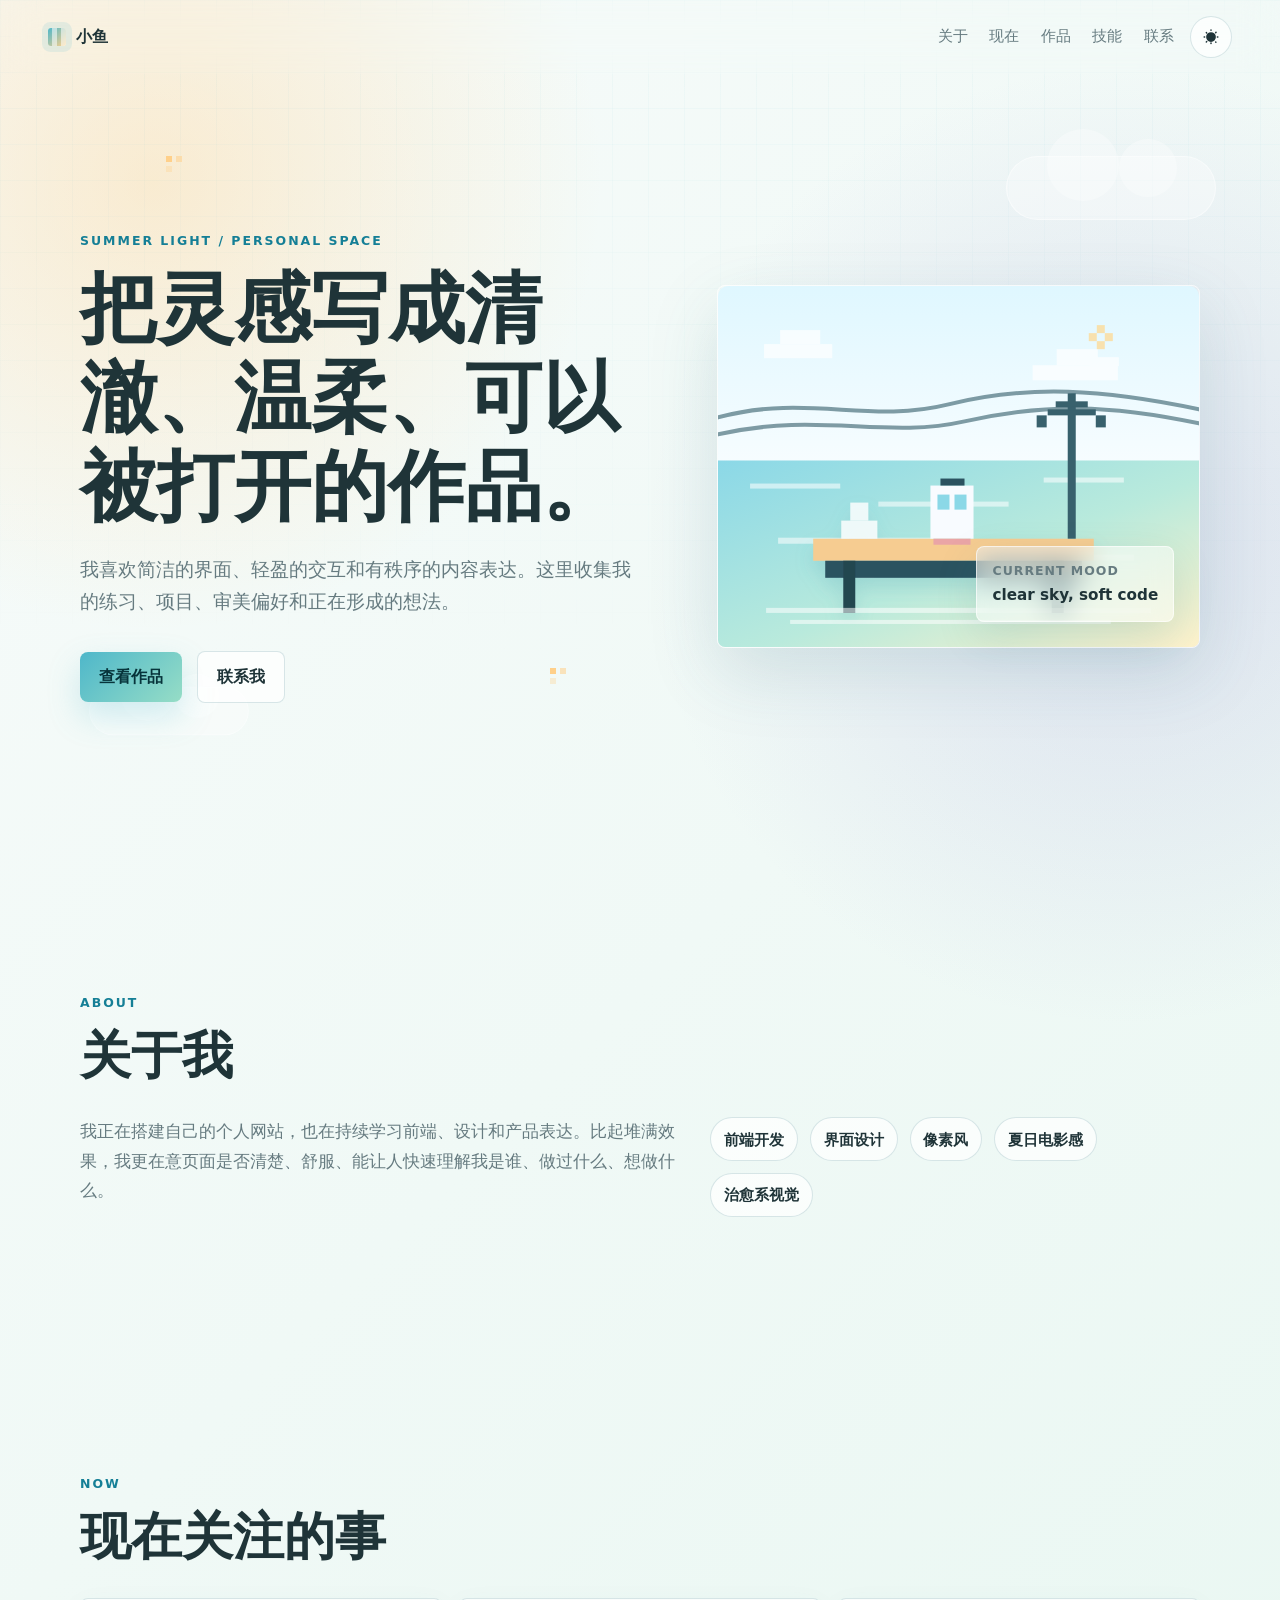
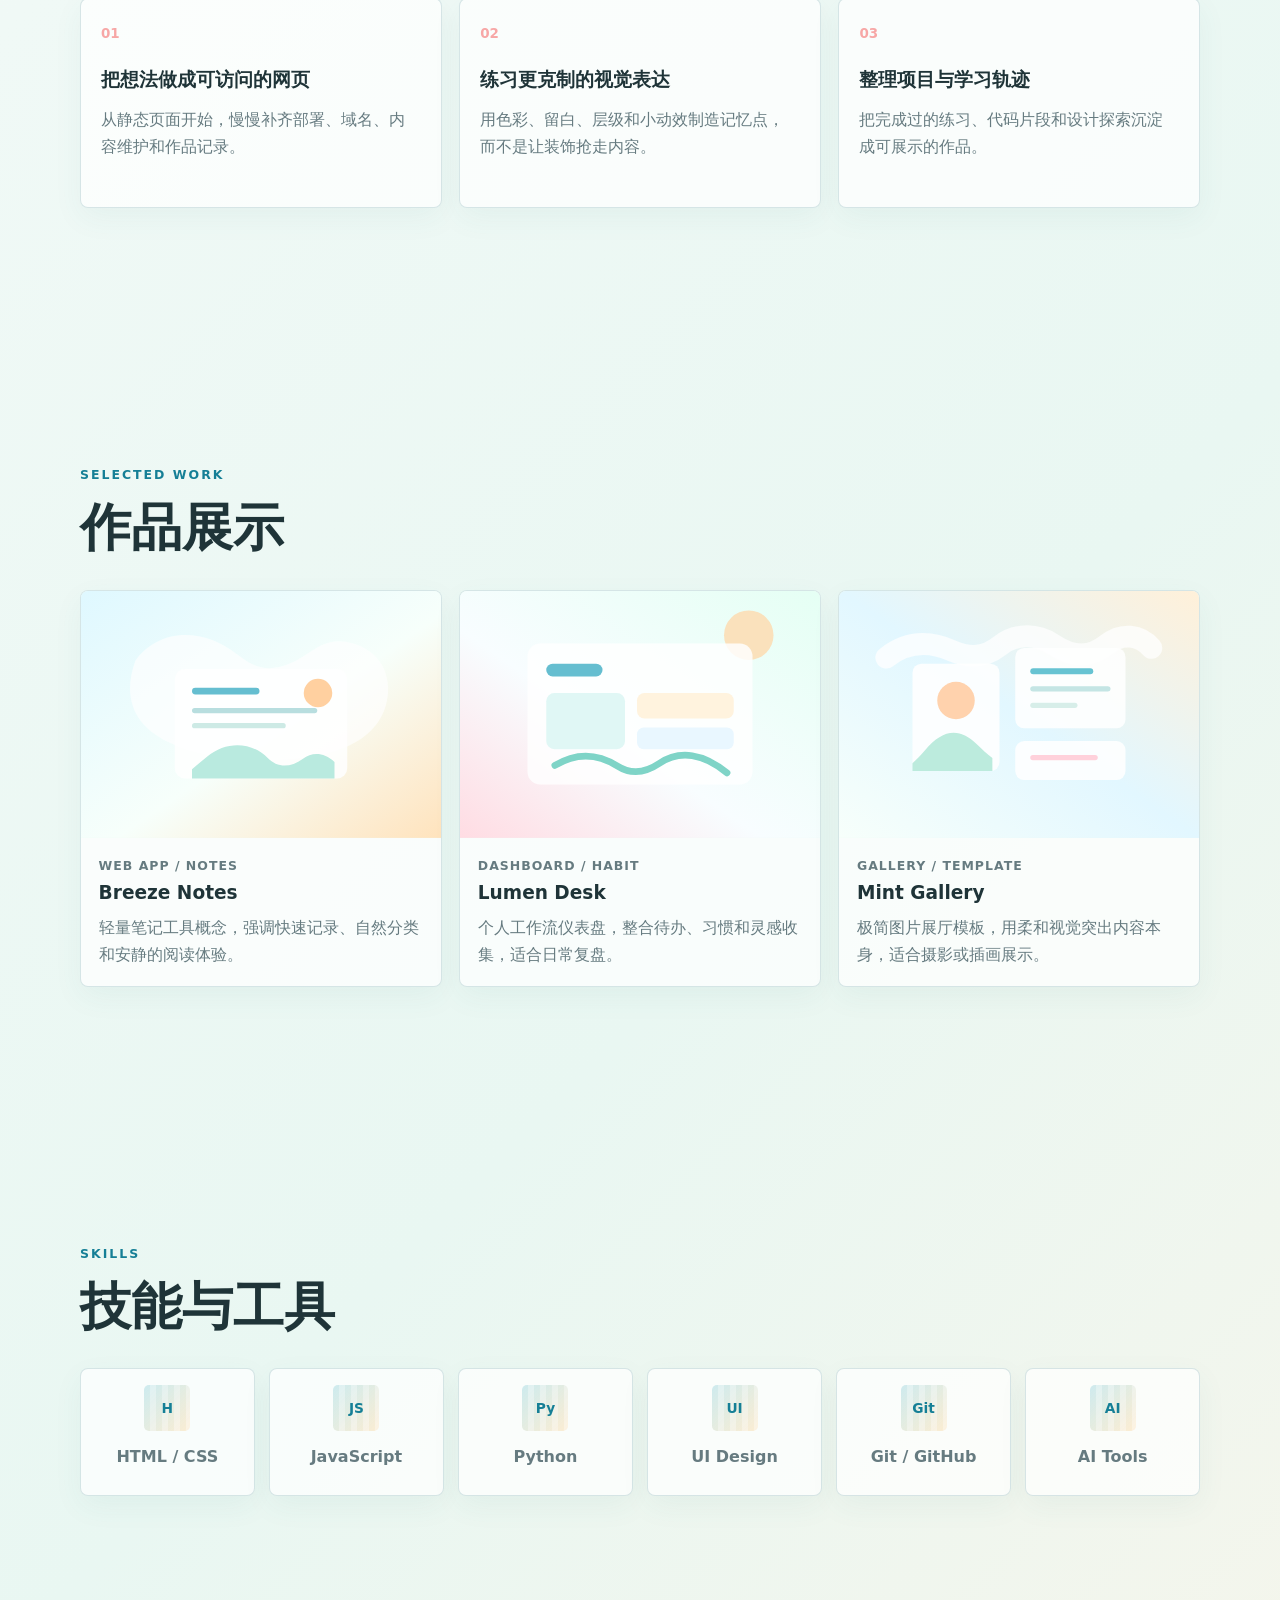
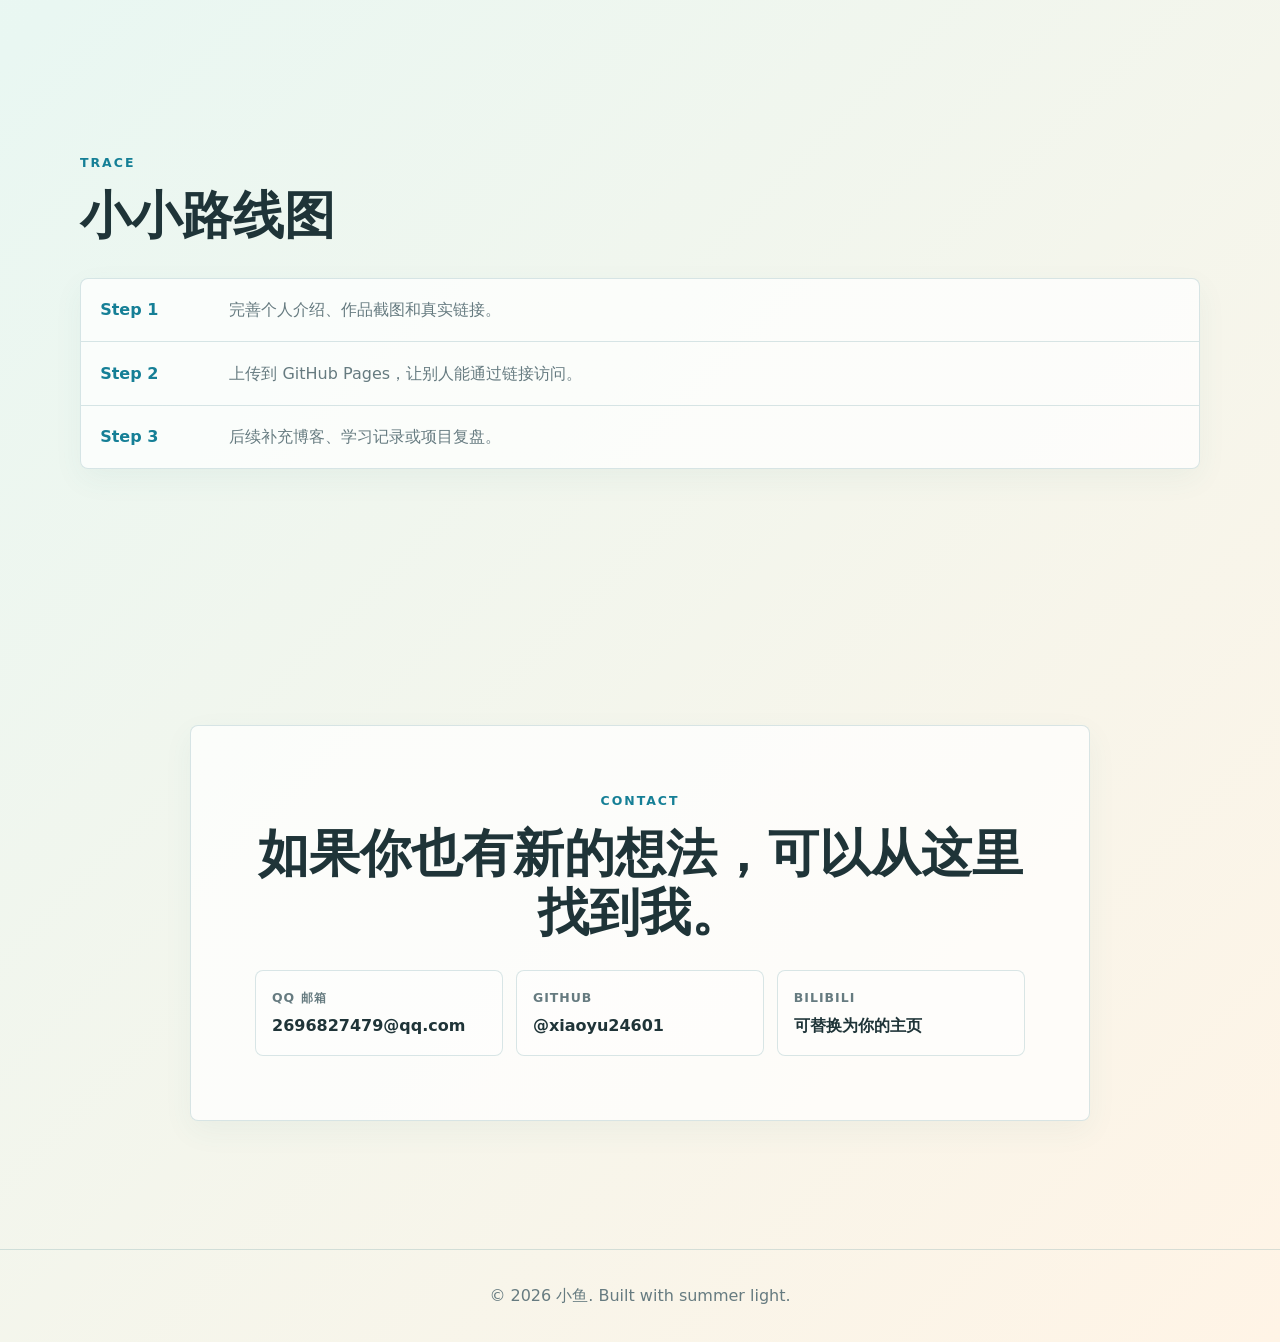
==== index.html @ ec94df15 "Initial portfolio site" ====
<!doctype html>
<html lang="zh-CN">
  <head>
    <meta charset="UTF-8" />
    <meta name="viewport" content="width=device-width, initial-scale=1.0" />
    <meta name="description" content="一个清爽、透明感、带有唯美像素夏日氛围的个人作品网站。" />
    <title>小鱼 | 夏日作品集</title>
    <link rel="preload" href="styles.css" as="style" />
    <link rel="stylesheet" href="styles.css" />
    <script src="script.js" defer></script>
  </head>
  <body>
    <div class="ambient-grid" aria-hidden="true"></div>

    <header class="site-header" data-header>
      <a class="brand" href="#hero" aria-label="返回首页">
        <span class="brand-mark" aria-hidden="true"></span>
        <span>小鱼</span>
      </a>

      <nav class="site-nav" aria-label="主导航">
        <button class="nav-toggle" type="button" aria-label="打开菜单" aria-expanded="false" data-nav-toggle>
          <span></span>
          <span></span>
          <span></span>
        </button>
        <div class="nav-links" data-nav-links>
          <a href="#about">关于</a>
          <a href="#now">现在</a>
          <a href="#work">作品</a>
          <a href="#skills">技能</a>
          <a href="#contact">联系</a>
        </div>
      </nav>

      <button class="theme-toggle" type="button" aria-label="切换深浅色模式" data-theme-toggle>
        <svg aria-hidden="true" viewBox="0 0 24 24">
          <path d="M12 18.5A6.5 6.5 0 1 0 12 5.5a6.5 6.5 0 0 0 0 13Zm0 3a1 1 0 0 1-1-1v-.6a1 1 0 1 1 2 0v.6a1 1 0 0 1-1 1Zm0-17.4a1 1 0 0 1-1-1v-.6a1 1 0 1 1 2 0v.6a1 1 0 0 1-1 1ZM3.5 13H2.9a1 1 0 0 1 0-2h.6a1 1 0 1 1 0 2Zm17.6 0h-.6a1 1 0 1 1 0-2h.6a1 1 0 1 1 0 2ZM5.7 19.7a1 1 0 0 1-.7-1.7l.4-.4A1 1 0 1 1 6.8 19l-.4.4a1 1 0 0 1-.7.3Zm12.5-12.5a1 1 0 0 1-.7-1.7l.4-.4a1 1 0 1 1 1.4 1.4l-.4.4a1 1 0 0 1-.7.3Zm.4 12.8a1 1 0 0 1-.7-.3l-.4-.4a1 1 0 0 1 1.4-1.4l.4.4a1 1 0 0 1-.7 1.7ZM6.1 7.5a1 1 0 0 1-.7-.3L5 6.8a1 1 0 0 1 1.4-1.4l.4.4a1 1 0 0 1-.7 1.7Z" />
        </svg>
      </button>
    </header>

    <main>
      <section class="hero section" id="hero">
        <div class="cloud cloud-one" aria-hidden="true"></div>
        <div class="cloud cloud-two" aria-hidden="true"></div>
        <div class="star-pixels" aria-hidden="true"><span></span><span></span><span></span><span></span></div>

        <div class="hero-inner">
          <div class="hero-copy-block reveal">
            <p class="eyebrow">Summer Light / Personal Space</p>
            <h1>把灵感写成清澈、温柔、可以被打开的作品。</h1>
            <p class="hero-copy">
              我喜欢简洁的界面、轻盈的交互和有秩序的内容表达。这里收集我的练习、项目、审美偏好和正在形成的想法。
            </p>
            <div class="hero-actions">
              <a class="button primary" href="#work">查看作品</a>
              <a class="button ghost" href="#contact">联系我</a>
            </div>
          </div>

          <div class="hero-art reveal" aria-label="像素风夏日插画">
            <img src="assets/summer-pixel-scene.svg" alt="透明感夏日天空、海面与小站台的像素风插画" />
            <div class="glass-note">
              <span>Current mood</span>
              <strong>clear sky, soft code</strong>
            </div>
          </div>
        </div>
      </section>

      <section class="section about" id="about">
        <div class="section-heading reveal">
          <p class="eyebrow">About</p>
          <h2>关于我</h2>
        </div>
        <div class="about-grid reveal">
          <p>
            我正在搭建自己的个人网站，也在持续学习前端、设计和产品表达。比起堆满效果，我更在意页面是否清楚、舒服、能让人快速理解我是谁、做过什么、想做什么。
          </p>
          <div class="tag-list" aria-label="兴趣关键词">
            <span>前端开发</span>
            <span>界面设计</span>
            <span>像素风</span>
            <span>夏日电影感</span>
            <span>治愈系视觉</span>
          </div>
        </div>
      </section>

      <section class="section now" id="now">
        <div class="section-heading reveal">
          <p class="eyebrow">Now</p>
          <h2>现在关注的事</h2>
        </div>
        <div class="now-grid">
          <article class="now-card reveal">
            <span class="card-index">01</span>
            <h3>把想法做成可访问的网页</h3>
            <p>从静态页面开始，慢慢补齐部署、域名、内容维护和作品记录。</p>
          </article>
          <article class="now-card reveal">
            <span class="card-index">02</span>
            <h3>练习更克制的视觉表达</h3>
            <p>用色彩、留白、层级和小动效制造记忆点，而不是让装饰抢走内容。</p>
          </article>
          <article class="now-card reveal">
            <span class="card-index">03</span>
            <h3>整理项目与学习轨迹</h3>
            <p>把完成过的练习、代码片段和设计探索沉淀成可展示的作品。</p>
          </article>
        </div>
      </section>

      <section class="section work" id="work">
        <div class="section-heading reveal">
          <p class="eyebrow">Selected Work</p>
          <h2>作品展示</h2>
        </div>
        <div class="project-grid">
          <article class="project-card reveal">
            <img src="assets/project-breeze.svg" alt="Breeze Notes 项目封面" loading="lazy" />
            <div>
              <p class="project-type">Web App / Notes</p>
              <h3>Breeze Notes</h3>
              <p>轻量笔记工具概念，强调快速记录、自然分类和安静的阅读体验。</p>
            </div>
          </article>
          <article class="project-card reveal">
            <img src="assets/project-lumen.svg" alt="Lumen Desk 项目封面" loading="lazy" />
            <div>
              <p class="project-type">Dashboard / Habit</p>
              <h3>Lumen Desk</h3>
              <p>个人工作流仪表盘，整合待办、习惯和灵感收集，适合日常复盘。</p>
            </div>
          </article>
          <article class="project-card reveal">
            <img src="assets/project-mint.svg" alt="Mint Gallery 项目封面" loading="lazy" />
            <div>
              <p class="project-type">Gallery / Template</p>
              <h3>Mint Gallery</h3>
              <p>极简图片展厅模板，用柔和视觉突出内容本身，适合摄影或插画展示。</p>
            </div>
          </article>
        </div>
      </section>

      <section class="section skills" id="skills">
        <div class="section-heading reveal">
          <p class="eyebrow">Skills</p>
          <h2>技能与工具</h2>
        </div>
        <div class="skill-grid">
          <div class="skill-item reveal"><span class="skill-icon">H</span><p>HTML / CSS</p></div>
          <div class="skill-item reveal"><span class="skill-icon">JS</span><p>JavaScript</p></div>
          <div class="skill-item reveal"><span class="skill-icon">Py</span><p>Python</p></div>
          <div class="skill-item reveal"><span class="skill-icon">UI</span><p>UI Design</p></div>
          <div class="skill-item reveal"><span class="skill-icon">Git</span><p>Git / GitHub</p></div>
          <div class="skill-item reveal"><span class="skill-icon">AI</span><p>AI Tools</p></div>
        </div>
      </section>

      <section class="section timeline" id="timeline">
        <div class="section-heading reveal">
          <p class="eyebrow">Trace</p>
          <h2>小小路线图</h2>
        </div>
        <ol class="timeline-list reveal">
          <li><time>Step 1</time><span>完善个人介绍、作品截图和真实链接。</span></li>
          <li><time>Step 2</time><span>上传到 GitHub Pages，让别人能通过链接访问。</span></li>
          <li><time>Step 3</time><span>后续补充博客、学习记录或项目复盘。</span></li>
        </ol>
      </section>

      <section class="section contact" id="contact">
        <div class="contact-panel reveal">
          <p class="eyebrow">Contact</p>
          <h2>如果你也有新的想法，可以从这里找到我。</h2>
          <div class="contact-list">
            <a class="contact-link" href="mailto:2696827479@qq.com"><span>QQ 邮箱</span><strong>2696827479@qq.com</strong></a>
            <a class="contact-link" href="https://github.com/xiaoyu24601" target="_blank" rel="noreferrer"><span>GitHub</span><strong>@xiaoyu24601</strong></a>
            <a class="contact-link" href="https://space.bilibili.com/" target="_blank" rel="noreferrer"><span>Bilibili</span><strong>可替换为你的主页</strong></a>
          </div>
        </div>
      </section>
    </main>

    <footer class="site-footer">
      <p>© <span data-year></span> 小鱼. Built with summer light.</p>
    </footer>
  </body>
</html>
---- styles.css ----
:root {
  color-scheme: light;
  --bg: #f7fbfa;
  --bg-soft: #e9f7f2;
  --surface: rgba(255, 255, 255, 0.72);
  --surface-strong: rgba(255, 255, 255, 0.9);
  --text: #1f3438;
  --muted: #667b80;
  --line: rgba(83, 141, 150, 0.22);
  --primary: #4eb7ca;
  --primary-deep: #157f96;
  --sun: #ffd08a;
  --coral: #f7a7a6;
  --shadow: 0 24px 70px rgba(48, 112, 122, 0.15);
  --radius: 8px;
  --header-height: 74px;
  font-family: Inter, "Noto Sans SC", "Microsoft YaHei", system-ui, sans-serif;
}

[data-theme="dark"] {
  color-scheme: dark;
  --bg: #102022;
  --bg-soft: #143236;
  --surface: rgba(22, 42, 46, 0.78);
  --surface-strong: rgba(27, 52, 57, 0.92);
  --text: #effbf8;
  --muted: #a9c8c5;
  --line: rgba(207, 239, 232, 0.18);
  --primary: #83deed;
  --primary-deep: #a7edf3;
  --sun: #f0c37f;
  --coral: #e89ba0;
  --shadow: 0 24px 70px rgba(0, 0, 0, 0.28);
}

* {
  box-sizing: border-box;
}

html {
  scroll-behavior: smooth;
}

body {
  margin: 0;
  min-width: 320px;
  background:
    radial-gradient(circle at 12% 4%, rgba(255, 208, 138, 0.36), transparent 28rem),
    radial-gradient(circle at 88% 12%, rgba(158, 155, 215, 0.26), transparent 30rem),
    linear-gradient(135deg, var(--bg) 0%, var(--bg-soft) 56%, #fff4e6 100%);
  color: var(--text);
  line-height: 1.7;
  transition: background-color 220ms ease, color 220ms ease;
}

body.nav-open {
  overflow: hidden;
}

a {
  color: inherit;
  text-decoration: none;
}

img,
svg {
  display: block;
}

.ambient-grid {
  position: fixed;
  inset: 0;
  z-index: -2;
  opacity: 0.22;
  pointer-events: none;
  background-image:
    linear-gradient(rgba(78, 183, 202, 0.2) 1px, transparent 1px),
    linear-gradient(90deg, rgba(78, 183, 202, 0.2) 1px, transparent 1px);
  background-size: 36px 36px;
  mask-image: linear-gradient(to bottom, black, transparent 76%);
}

.site-header {
  position: fixed;
  top: 0;
  left: 0;
  z-index: 20;
  display: flex;
  align-items: center;
  justify-content: space-between;
  width: 100%;
  height: var(--header-height);
  padding: 0 clamp(1rem, 4vw, 3rem);
  border-bottom: 1px solid transparent;
  backdrop-filter: blur(18px);
  transition: background 180ms ease, border-color 180ms ease;
}

.site-header.is-scrolled {
  background: color-mix(in srgb, var(--surface-strong), transparent 6%);
  border-color: var(--line);
}

.brand,
.nav-links,
.hero-actions {
  display: flex;
  align-items: center;
}

.brand {
  gap: 0.65rem;
  font-weight: 800;
}

.brand-mark {
  width: 18px;
  height: 18px;
  border-radius: 3px;
  background:
    linear-gradient(90deg, transparent 50%, rgba(255, 255, 255, 0.55) 50%) 0 0 / 9px 9px,
    linear-gradient(135deg, var(--primary), var(--sun));
  box-shadow: 0 0 0 6px rgba(78, 183, 202, 0.12);
  image-rendering: pixelated;
}

.site-nav {
  margin-left: auto;
}

.nav-links {
  gap: 1.35rem;
  color: var(--muted);
  font-size: 0.94rem;
}

.nav-links a {
  transition: color 160ms ease;
}

.nav-links a:hover {
  color: var(--primary-deep);
}

.nav-toggle,
.theme-toggle {
  border: 1px solid var(--line);
  background: var(--surface);
  color: var(--text);
  cursor: pointer;
}

.nav-toggle {
  display: none;
  width: 42px;
  height: 42px;
  padding: 0;
  border-radius: var(--radius);
}

.nav-toggle span {
  display: block;
  width: 18px;
  height: 2px;
  margin: 4px auto;
  border-radius: 99px;
  background: currentColor;
}

.theme-toggle {
  display: grid;
  place-items: center;
  width: 42px;
  height: 42px;
  margin-left: 1rem;
  border-radius: 50%;
}

.theme-toggle svg {
  width: 18px;
  height: 18px;
  fill: currentColor;
}

.section {
  position: relative;
  padding: clamp(5rem, 10vw, 8rem) clamp(1.2rem, 5vw, 4rem);
  scroll-margin-top: var(--header-height);
}

.hero {
  display: grid;
  min-height: 96vh;
  overflow: hidden;
  padding-top: calc(var(--header-height) + 3.5rem);
}

.hero-inner,
.section-heading,
.about-grid,
.now-grid,
.project-grid,
.skill-grid,
.timeline-list,
.contact-panel {
  width: min(1120px, 100%);
  margin: 0 auto;
}

.hero-inner {
  display: grid;
  grid-template-columns: minmax(0, 0.95fr) minmax(300px, 0.82fr);
  gap: clamp(2.5rem, 6vw, 5.5rem);
  align-items: center;
}

.hero-copy-block {
  max-width: 720px;
}

.eyebrow {
  margin: 0 0 0.8rem;
  color: var(--primary-deep);
  font-size: 0.78rem;
  font-weight: 900;
  letter-spacing: 0.16em;
  text-transform: uppercase;
}

h1,
h2,
h3,
p {
  overflow-wrap: anywhere;
}

h1,
h2,
h3 {
  margin: 0;
  line-height: 1.16;
}

h1 {
  max-width: 760px;
  font-size: clamp(2.55rem, 6vw, 5.45rem);
  font-weight: 900;
}

h2 {
  font-size: clamp(2rem, 4vw, 3.2rem);
}

h3 {
  font-size: 1.16rem;
}

.hero-copy {
  max-width: 620px;
  margin: 1.45rem 0 0;
  color: var(--muted);
  font-size: clamp(1rem, 2vw, 1.16rem);
}

.hero-actions {
  gap: 0.9rem;
  flex-wrap: wrap;
  margin-top: 2.1rem;
}

.button {
  display: inline-flex;
  align-items: center;
  justify-content: center;
  min-height: 46px;
  padding: 0.7rem 1.2rem;
  border-radius: var(--radius);
  font-weight: 800;
  transition: transform 160ms ease, box-shadow 160ms ease, border-color 160ms ease;
}

.button:hover {
  transform: translateY(-2px);
}

.button.primary {
  background: linear-gradient(135deg, var(--primary), #96ddc6);
  color: #07343b;
  box-shadow: 0 14px 32px rgba(78, 183, 202, 0.25);
}

.button.ghost {
  border: 1px solid var(--line);
  background: var(--surface);
}

.hero-art {
  position: relative;
  min-width: 0;
}

.hero-art img {
  width: 100%;
  border: 1px solid rgba(255, 255, 255, 0.64);
  border-radius: var(--radius);
  box-shadow: var(--shadow);
  image-rendering: pixelated;
}

.glass-note {
  position: absolute;
  right: clamp(0.8rem, 3vw, 1.6rem);
  bottom: clamp(0.8rem, 3vw, 1.6rem);
  padding: 0.8rem 0.95rem;
  border: 1px solid rgba(255, 255, 255, 0.62);
  border-radius: var(--radius);
  background: rgba(255, 255, 255, 0.48);
  backdrop-filter: blur(14px);
  box-shadow: 0 14px 40px rgba(52, 117, 126, 0.16);
}

.glass-note span,
.project-type,
.contact-link span {
  display: block;
  color: var(--muted);
  font-size: 0.78rem;
  font-weight: 800;
  letter-spacing: 0.08em;
  text-transform: uppercase;
}

.glass-note strong {
  display: block;
  margin-top: 0.1rem;
  font-size: 0.95rem;
}

.cloud {
  position: absolute;
  width: 210px;
  height: 64px;
  border: 1px solid rgba(255, 255, 255, 0.66);
  border-radius: 999px;
  background: rgba(255, 255, 255, 0.42);
  filter: blur(0.2px);
  opacity: 0.78;
  animation: floatCloud 10s ease-in-out infinite;
}

.cloud::before,
.cloud::after {
  position: absolute;
  content: "";
  border-radius: 50%;
  background: inherit;
}

.cloud::before {
  top: -28px;
  left: 40px;
  width: 72px;
  height: 72px;
}

.cloud::after {
  top: -18px;
  right: 38px;
  width: 58px;
  height: 58px;
}

.cloud-one {
  top: 18%;
  right: 5%;
}

.cloud-two {
  bottom: 14%;
  left: 5%;
  transform: scale(0.76);
  animation-delay: -4s;
}

.star-pixels span {
  position: absolute;
  width: 6px;
  height: 6px;
  background: var(--sun);
  box-shadow: 10px 0 0 rgba(255, 208, 138, 0.55), 0 10px 0 rgba(255, 208, 138, 0.32);
  animation: twinkle 2.4s ease-in-out infinite;
}

.star-pixels span:nth-child(1) {
  top: 18%;
  left: 13%;
}

.star-pixels span:nth-child(2) {
  top: 38%;
  right: 17%;
  animation-delay: -0.7s;
}

.star-pixels span:nth-child(3) {
  bottom: 22%;
  left: 43%;
  animation-delay: -1.1s;
}

.star-pixels span:nth-child(4) {
  top: 70%;
  right: 8%;
  animation-delay: -1.6s;
}

.section-heading {
  margin-bottom: 2rem;
}

.about-grid {
  display: grid;
  grid-template-columns: minmax(0, 1.1fr) minmax(260px, 0.9fr);
  gap: 2rem;
  align-items: start;
}

.about-grid p {
  margin: 0;
  color: var(--muted);
  font-size: 1.08rem;
}

.tag-list {
  display: flex;
  flex-wrap: wrap;
  gap: 0.75rem;
}

.tag-list span {
  padding: 0.52rem 0.8rem;
  border: 1px solid var(--line);
  border-radius: 999px;
  background: var(--surface);
  font-size: 0.92rem;
  font-weight: 700;
}

.now-grid,
.project-grid {
  display: grid;
  grid-template-columns: repeat(3, minmax(0, 1fr));
  gap: 1.1rem;
}

.now-card,
.project-card,
.skill-item,
.contact-panel,
.timeline-list {
  border: 1px solid var(--line);
  border-radius: var(--radius);
  background: var(--surface);
  box-shadow: 0 10px 30px rgba(52, 117, 126, 0.06);
}

.now-card {
  min-height: 210px;
  padding: 1.25rem;
}

.card-index {
  color: var(--coral);
  font-size: 0.84rem;
  font-weight: 900;
}

.now-card h3 {
  margin-top: 1.4rem;
}

.now-card p,
.project-card p {
  color: var(--muted);
}

.project-card {
  overflow: hidden;
  transition: transform 180ms ease, box-shadow 180ms ease;
}

.project-card:hover {
  transform: translateY(-6px);
  box-shadow: var(--shadow);
}

.project-card img {
  width: 100%;
  aspect-ratio: 16 / 11;
  object-fit: cover;
  background: var(--bg-soft);
}

.project-card div {
  padding: 1.1rem;
}

.project-card h3 {
  margin-top: 0.35rem;
}

.project-card p {
  margin: 0.65rem 0 0;
}

.project-card .project-type {
  margin: 0;
}

.skill-grid {
  display: grid;
  grid-template-columns: repeat(6, minmax(0, 1fr));
  gap: 0.9rem;
}

.skill-item {
  min-height: 128px;
  padding: 1rem;
  text-align: center;
}

.skill-icon {
  display: grid;
  place-items: center;
  width: 46px;
  height: 46px;
  margin: 0 auto 0.75rem;
  border-radius: 5px;
  background:
    linear-gradient(90deg, transparent 50%, rgba(255, 255, 255, 0.32) 50%) 0 0 / 12px 12px,
    linear-gradient(135deg, rgba(78, 183, 202, 0.26), rgba(255, 208, 138, 0.36));
  color: var(--primary-deep);
  font-size: 0.86rem;
  font-weight: 900;
}

.skill-item p {
  margin: 0;
  color: var(--muted);
  font-weight: 800;
}

.timeline-list {
  display: grid;
  gap: 0;
  padding: 0;
  list-style: none;
  overflow: hidden;
}

.timeline-list li {
  display: grid;
  grid-template-columns: 110px minmax(0, 1fr);
  gap: 1.2rem;
  padding: 1.1rem 1.2rem;
  border-bottom: 1px solid var(--line);
}

.timeline-list li:last-child {
  border-bottom: 0;
}

.timeline-list time {
  color: var(--primary-deep);
  font-weight: 900;
}

.timeline-list span {
  color: var(--muted);
}

.contact-panel {
  max-width: 900px;
  padding: clamp(2rem, 6vw, 4rem);
  text-align: center;
}

.contact-list {
  display: grid;
  grid-template-columns: repeat(3, minmax(0, 1fr));
  gap: 0.8rem;
  margin-top: 1.7rem;
}

.contact-link {
  min-width: 0;
  padding: 1rem;
  border: 1px solid var(--line);
  border-radius: var(--radius);
  background: rgba(255, 255, 255, 0.36);
  text-align: left;
  transition: transform 160ms ease, background 160ms ease, border-color 160ms ease;
}

.contact-link:hover {
  transform: translateY(-3px);
  border-color: rgba(78, 183, 202, 0.48);
  background: rgba(78, 183, 202, 0.12);
}

.contact-link strong {
  display: block;
  margin-top: 0.25rem;
  overflow-wrap: anywhere;
  font-size: 1rem;
}

.site-footer {
  padding: 2rem 1rem;
  color: var(--muted);
  text-align: center;
  border-top: 1px solid var(--line);
}

.site-footer p {
  margin: 0;
}

.reveal {
  opacity: 0;
  transform: translateY(18px);
  transition: opacity 600ms ease, transform 600ms ease;
}

.reveal.is-visible {
  opacity: 1;
  transform: translateY(0);
}

@keyframes floatCloud {
  0%,
  100% {
    translate: 0 0;
  }

  50% {
    translate: 16px -8px;
  }
}

@keyframes twinkle {
  0%,
  100% {
    opacity: 0.36;
    transform: scale(0.85);
  }

  50% {
    opacity: 1;
    transform: scale(1);
  }
}

@media (prefers-reduced-motion: reduce) {
  *,
  *::before,
  *::after {
    scroll-behavior: auto !important;
    transition-duration: 0.01ms !important;
    animation-duration: 0.01ms !important;
  }
}

@media (max-width: 980px) {
  .hero-inner {
    grid-template-columns: 1fr;
  }

  .hero-art {
    max-width: 620px;
  }

  .now-grid,
  .project-grid {
    grid-template-columns: repeat(2, minmax(0, 1fr));
  }

  .skill-grid {
    grid-template-columns: repeat(3, minmax(0, 1fr));
  }

  .contact-list {
    grid-template-columns: 1fr;
  }
}

@media (max-width: 720px) {
  :root {
    --header-height: 66px;
  }

  .site-header {
    padding-inline: 1rem;
  }

  .nav-toggle {
    display: block;
  }

  .nav-links {
    position: fixed;
    top: var(--header-height);
    right: 1rem;
    left: 1rem;
    display: grid;
    gap: 0.2rem;
    padding: 0.7rem;
    border: 1px solid var(--line);
    border-radius: var(--radius);
    background: var(--surface-strong);
    box-shadow: var(--shadow);
    opacity: 0;
    pointer-events: none;
    transform: translateY(-10px);
    transition: opacity 160ms ease, transform 160ms ease;
  }

  .nav-links.is-open {
    opacity: 1;
    pointer-events: auto;
    transform: translateY(0);
  }

  .nav-links a {
    padding: 0.85rem 1rem;
  }

  .theme-toggle {
    margin-left: 0.6rem;
  }

  .hero {
    min-height: auto;
  }

  .about-grid,
  .now-grid,
  .project-grid {
    grid-template-columns: 1fr;
  }

  .skill-grid {
    grid-template-columns: repeat(2, minmax(0, 1fr));
  }

  .timeline-list li {
    grid-template-columns: 1fr;
    gap: 0.2rem;
  }

  .cloud {
    width: 150px;
    height: 48px;
  }
}

@media (max-width: 420px) {
  .brand span:last-child {
    display: none;
  }

  .hero-actions {
    align-items: stretch;
    flex-direction: column;
  }

  .button {
    width: 100%;
  }

  .skill-grid {
    grid-template-columns: 1fr;
  }

  .glass-note {
    position: static;
    margin-top: 0.8rem;
  }
}
---- styles.css ----
:root {
  color-scheme: light;
  --bg: #f7fbfa;
  --bg-soft: #e9f7f2;
  --surface: rgba(255, 255, 255, 0.72);
  --surface-strong: rgba(255, 255, 255, 0.9);
  --text: #1f3438;
  --muted: #667b80;
  --line: rgba(83, 141, 150, 0.22);
  --primary: #4eb7ca;
  --primary-deep: #157f96;
  --sun: #ffd08a;
  --coral: #f7a7a6;
  --shadow: 0 24px 70px rgba(48, 112, 122, 0.15);
  --radius: 8px;
  --header-height: 74px;
  font-family: Inter, "Noto Sans SC", "Microsoft YaHei", system-ui, sans-serif;
}

[data-theme="dark"] {
  color-scheme: dark;
  --bg: #102022;
  --bg-soft: #143236;
  --surface: rgba(22, 42, 46, 0.78);
  --surface-strong: rgba(27, 52, 57, 0.92);
  --text: #effbf8;
  --muted: #a9c8c5;
  --line: rgba(207, 239, 232, 0.18);
  --primary: #83deed;
  --primary-deep: #a7edf3;
  --sun: #f0c37f;
  --coral: #e89ba0;
  --shadow: 0 24px 70px rgba(0, 0, 0, 0.28);
}

* {
  box-sizing: border-box;
}

html {
  scroll-behavior: smooth;
}

body {
  margin: 0;
  min-width: 320px;
  background:
    radial-gradient(circle at 12% 4%, rgba(255, 208, 138, 0.36), transparent 28rem),
    radial-gradient(circle at 88% 12%, rgba(158, 155, 215, 0.26), transparent 30rem),
    linear-gradient(135deg, var(--bg) 0%, var(--bg-soft) 56%, #fff4e6 100%);
  color: var(--text);
  line-height: 1.7;
  transition: background-color 220ms ease, color 220ms ease;
}

body.nav-open {
  overflow: hidden;
}

a {
  color: inherit;
  text-decoration: none;
}

img,
svg {
  display: block;
}

.ambient-grid {
  position: fixed;
  inset: 0;
  z-index: -2;
  opacity: 0.22;
  pointer-events: none;
  background-image:
    linear-gradient(rgba(78, 183, 202, 0.2) 1px, transparent 1px),
    linear-gradient(90deg, rgba(78, 183, 202, 0.2) 1px, transparent 1px);
  background-size: 36px 36px;
  mask-image: linear-gradient(to bottom, black, transparent 76%);
}

.site-header {
  position: fixed;
  top: 0;
  left: 0;
  z-index: 20;
  display: flex;
  align-items: center;
  justify-content: space-between;
  width: 100%;
  height: var(--header-height);
  padding: 0 clamp(1rem, 4vw, 3rem);
  border-bottom: 1px solid transparent;
  backdrop-filter: blur(18px);
  transition: background 180ms ease, border-color 180ms ease;
}

.site-header.is-scrolled {
  background: color-mix(in srgb, var(--surface-strong), transparent 6%);
  border-color: var(--line);
}

.brand,
.nav-links,
.hero-actions {
  display: flex;
  align-items: center;
}

.brand {
  gap: 0.65rem;
  font-weight: 800;
}

.brand-mark {
  width: 18px;
  height: 18px;
  border-radius: 3px;
  background:
    linear-gradient(90deg, transparent 50%, rgba(255, 255, 255, 0.55) 50%) 0 0 / 9px 9px,
    linear-gradient(135deg, var(--primary), var(--sun));
  box-shadow: 0 0 0 6px rgba(78, 183, 202, 0.12);
  image-rendering: pixelated;
}

.site-nav {
  margin-left: auto;
}

.nav-links {
  gap: 1.35rem;
  color: var(--muted);
  font-size: 0.94rem;
}

.nav-links a {
  transition: color 160ms ease;
}

.nav-links a:hover {
  color: var(--primary-deep);
}

.nav-toggle,
.theme-toggle {
  border: 1px solid var(--line);
  background: var(--surface);
  color: var(--text);
  cursor: pointer;
}

.nav-toggle {
  display: none;
  width: 42px;
  height: 42px;
  padding: 0;
  border-radius: var(--radius);
}

.nav-toggle span {
  display: block;
  width: 18px;
  height: 2px;
  margin: 4px auto;
  border-radius: 99px;
  background: currentColor;
}

.theme-toggle {
  display: grid;
  place-items: center;
  width: 42px;
  height: 42px;
  margin-left: 1rem;
  border-radius: 50%;
}

.theme-toggle svg {
  width: 18px;
  height: 18px;
  fill: currentColor;
}

.section {
  position: relative;
  padding: clamp(5rem, 10vw, 8rem) clamp(1.2rem, 5vw, 4rem);
  scroll-margin-top: var(--header-height);
}

.hero {
  display: grid;
  min-height: 96vh;
  overflow: hidden;
  padding-top: calc(var(--header-height) + 3.5rem);
}

.hero-inner,
.section-heading,
.about-grid,
.now-grid,
.project-grid,
.skill-grid,
.timeline-list,
.contact-panel {
  width: min(1120px, 100%);
  margin: 0 auto;
}

.hero-inner {
  display: grid;
  grid-template-columns: minmax(0, 0.95fr) minmax(300px, 0.82fr);
  gap: clamp(2.5rem, 6vw, 5.5rem);
  align-items: center;
}

.hero-copy-block {
  max-width: 720px;
}

.eyebrow {
  margin: 0 0 0.8rem;
  color: var(--primary-deep);
  font-size: 0.78rem;
  font-weight: 900;
  letter-spacing: 0.16em;
  text-transform: uppercase;
}

h1,
h2,
h3,
p {
  overflow-wrap: anywhere;
}

h1,
h2,
h3 {
  margin: 0;
  line-height: 1.16;
}

h1 {
  max-width: 760px;
  font-size: clamp(2.55rem, 6vw, 5.45rem);
  font-weight: 900;
}

h2 {
  font-size: clamp(2rem, 4vw, 3.2rem);
}

h3 {
  font-size: 1.16rem;
}

.hero-copy {
  max-width: 620px;
  margin: 1.45rem 0 0;
  color: var(--muted);
  font-size: clamp(1rem, 2vw, 1.16rem);
}

.hero-actions {
  gap: 0.9rem;
  flex-wrap: wrap;
  margin-top: 2.1rem;
}

.button {
  display: inline-flex;
  align-items: center;
  justify-content: center;
  min-height: 46px;
  padding: 0.7rem 1.2rem;
  border-radius: var(--radius);
  font-weight: 800;
  transition: transform 160ms ease, box-shadow 160ms ease, border-color 160ms ease;
}

.button:hover {
  transform: translateY(-2px);
}

.button.primary {
  background: linear-gradient(135deg, var(--primary), #96ddc6);
  color: #07343b;
  box-shadow: 0 14px 32px rgba(78, 183, 202, 0.25);
}

.button.ghost {
  border: 1px solid var(--line);
  background: var(--surface);
}

.hero-art {
  position: relative;
  min-width: 0;
}

.hero-art img {
  width: 100%;
  border: 1px solid rgba(255, 255, 255, 0.64);
  border-radius: var(--radius);
  box-shadow: var(--shadow);
  image-rendering: pixelated;
}

.glass-note {
  position: absolute;
  right: clamp(0.8rem, 3vw, 1.6rem);
  bottom: clamp(0.8rem, 3vw, 1.6rem);
  padding: 0.8rem 0.95rem;
  border: 1px solid rgba(255, 255, 255, 0.62);
  border-radius: var(--radius);
  background: rgba(255, 255, 255, 0.48);
  backdrop-filter: blur(14px);
  box-shadow: 0 14px 40px rgba(52, 117, 126, 0.16);
}

.glass-note span,
.project-type,
.contact-link span {
  display: block;
  color: var(--muted);
  font-size: 0.78rem;
  font-weight: 800;
  letter-spacing: 0.08em;
  text-transform: uppercase;
}

.glass-note strong {
  display: block;
  margin-top: 0.1rem;
  font-size: 0.95rem;
}

.cloud {
  position: absolute;
  width: 210px;
  height: 64px;
  border: 1px solid rgba(255, 255, 255, 0.66);
  border-radius: 999px;
  background: rgba(255, 255, 255, 0.42);
  filter: blur(0.2px);
  opacity: 0.78;
  animation: floatCloud 10s ease-in-out infinite;
}

.cloud::before,
.cloud::after {
  position: absolute;
  content: "";
  border-radius: 50%;
  background: inherit;
}

.cloud::before {
  top: -28px;
  left: 40px;
  width: 72px;
  height: 72px;
}

.cloud::after {
  top: -18px;
  right: 38px;
  width: 58px;
  height: 58px;
}

.cloud-one {
  top: 18%;
  right: 5%;
}

.cloud-two {
  bottom: 14%;
  left: 5%;
  transform: scale(0.76);
  animation-delay: -4s;
}

.star-pixels span {
  position: absolute;
  width: 6px;
  height: 6px;
  background: var(--sun);
  box-shadow: 10px 0 0 rgba(255, 208, 138, 0.55), 0 10px 0 rgba(255, 208, 138, 0.32);
  animation: twinkle 2.4s ease-in-out infinite;
}

.star-pixels span:nth-child(1) {
  top: 18%;
  left: 13%;
}

.star-pixels span:nth-child(2) {
  top: 38%;
  right: 17%;
  animation-delay: -0.7s;
}

.star-pixels span:nth-child(3) {
  bottom: 22%;
  left: 43%;
  animation-delay: -1.1s;
}

.star-pixels span:nth-child(4) {
  top: 70%;
  right: 8%;
  animation-delay: -1.6s;
}

.section-heading {
  margin-bottom: 2rem;
}

.about-grid {
  display: grid;
  grid-template-columns: minmax(0, 1.1fr) minmax(260px, 0.9fr);
  gap: 2rem;
  align-items: start;
}

.about-grid p {
  margin: 0;
  color: var(--muted);
  font-size: 1.08rem;
}

.tag-list {
  display: flex;
  flex-wrap: wrap;
  gap: 0.75rem;
}

.tag-list span {
  padding: 0.52rem 0.8rem;
  border: 1px solid var(--line);
  border-radius: 999px;
  background: var(--surface);
  font-size: 0.92rem;
  font-weight: 700;
}

.now-grid,
.project-grid {
  display: grid;
  grid-template-columns: repeat(3, minmax(0, 1fr));
  gap: 1.1rem;
}

.now-card,
.project-card,
.skill-item,
.contact-panel,
.timeline-list {
  border: 1px solid var(--line);
  border-radius: var(--radius);
  background: var(--surface);
  box-shadow: 0 10px 30px rgba(52, 117, 126, 0.06);
}

.now-card {
  min-height: 210px;
  padding: 1.25rem;
}

.card-index {
  color: var(--coral);
  font-size: 0.84rem;
  font-weight: 900;
}

.now-card h3 {
  margin-top: 1.4rem;
}

.now-card p,
.project-card p {
  color: var(--muted);
}

.project-card {
  overflow: hidden;
  transition: transform 180ms ease, box-shadow 180ms ease;
}

.project-card:hover {
  transform: translateY(-6px);
  box-shadow: var(--shadow);
}

.project-card img {
  width: 100%;
  aspect-ratio: 16 / 11;
  object-fit: cover;
  background: var(--bg-soft);
}

.project-card div {
  padding: 1.1rem;
}

.project-card h3 {
  margin-top: 0.35rem;
}

.project-card p {
  margin: 0.65rem 0 0;
}

.project-card .project-type {
  margin: 0;
}

.skill-grid {
  display: grid;
  grid-template-columns: repeat(6, minmax(0, 1fr));
  gap: 0.9rem;
}

.skill-item {
  min-height: 128px;
  padding: 1rem;
  text-align: center;
}

.skill-icon {
  display: grid;
  place-items: center;
  width: 46px;
  height: 46px;
  margin: 0 auto 0.75rem;
  border-radius: 5px;
  background:
    linear-gradient(90deg, transparent 50%, rgba(255, 255, 255, 0.32) 50%) 0 0 / 12px 12px,
    linear-gradient(135deg, rgba(78, 183, 202, 0.26), rgba(255, 208, 138, 0.36));
  color: var(--primary-deep);
  font-size: 0.86rem;
  font-weight: 900;
}

.skill-item p {
  margin: 0;
  color: var(--muted);
  font-weight: 800;
}

.timeline-list {
  display: grid;
  gap: 0;
  padding: 0;
  list-style: none;
  overflow: hidden;
}

.timeline-list li {
  display: grid;
  grid-template-columns: 110px minmax(0, 1fr);
  gap: 1.2rem;
  padding: 1.1rem 1.2rem;
  border-bottom: 1px solid var(--line);
}

.timeline-list li:last-child {
  border-bottom: 0;
}

.timeline-list time {
  color: var(--primary-deep);
  font-weight: 900;
}

.timeline-list span {
  color: var(--muted);
}

.contact-panel {
  max-width: 900px;
  padding: clamp(2rem, 6vw, 4rem);
  text-align: center;
}

.contact-list {
  display: grid;
  grid-template-columns: repeat(3, minmax(0, 1fr));
  gap: 0.8rem;
  margin-top: 1.7rem;
}

.contact-link {
  min-width: 0;
  padding: 1rem;
  border: 1px solid var(--line);
  border-radius: var(--radius);
  background: rgba(255, 255, 255, 0.36);
  text-align: left;
  transition: transform 160ms ease, background 160ms ease, border-color 160ms ease;
}

.contact-link:hover {
  transform: translateY(-3px);
  border-color: rgba(78, 183, 202, 0.48);
  background: rgba(78, 183, 202, 0.12);
}

.contact-link strong {
  display: block;
  margin-top: 0.25rem;
  overflow-wrap: anywhere;
  font-size: 1rem;
}

.site-footer {
  padding: 2rem 1rem;
  color: var(--muted);
  text-align: center;
  border-top: 1px solid var(--line);
}

.site-footer p {
  margin: 0;
}

.reveal {
  opacity: 0;
  transform: translateY(18px);
  transition: opacity 600ms ease, transform 600ms ease;
}

.reveal.is-visible {
  opacity: 1;
  transform: translateY(0);
}

@keyframes floatCloud {
  0%,
  100% {
    translate: 0 0;
  }

  50% {
    translate: 16px -8px;
  }
}

@keyframes twinkle {
  0%,
  100% {
    opacity: 0.36;
    transform: scale(0.85);
  }

  50% {
    opacity: 1;
    transform: scale(1);
  }
}

@media (prefers-reduced-motion: reduce) {
  *,
  *::before,
  *::after {
    scroll-behavior: auto !important;
    transition-duration: 0.01ms !important;
    animation-duration: 0.01ms !important;
  }
}

@media (max-width: 980px) {
  .hero-inner {
    grid-template-columns: 1fr;
  }

  .hero-art {
    max-width: 620px;
  }

  .now-grid,
  .project-grid {
    grid-template-columns: repeat(2, minmax(0, 1fr));
  }

  .skill-grid {
    grid-template-columns: repeat(3, minmax(0, 1fr));
  }

  .contact-list {
    grid-template-columns: 1fr;
  }
}

@media (max-width: 720px) {
  :root {
    --header-height: 66px;
  }

  .site-header {
    padding-inline: 1rem;
  }

  .nav-toggle {
    display: block;
  }

  .nav-links {
    position: fixed;
    top: var(--header-height);
    right: 1rem;
    left: 1rem;
    display: grid;
    gap: 0.2rem;
    padding: 0.7rem;
    border: 1px solid var(--line);
    border-radius: var(--radius);
    background: var(--surface-strong);
    box-shadow: var(--shadow);
    opacity: 0;
    pointer-events: none;
    transform: translateY(-10px);
    transition: opacity 160ms ease, transform 160ms ease;
  }

  .nav-links.is-open {
    opacity: 1;
    pointer-events: auto;
    transform: translateY(0);
  }

  .nav-links a {
    padding: 0.85rem 1rem;
  }

  .theme-toggle {
    margin-left: 0.6rem;
  }

  .hero {
    min-height: auto;
  }

  .about-grid,
  .now-grid,
  .project-grid {
    grid-template-columns: 1fr;
  }

  .skill-grid {
    grid-template-columns: repeat(2, minmax(0, 1fr));
  }

  .timeline-list li {
    grid-template-columns: 1fr;
    gap: 0.2rem;
  }

  .cloud {
    width: 150px;
    height: 48px;
  }
}

@media (max-width: 420px) {
  .brand span:last-child {
    display: none;
  }

  .hero-actions {
    align-items: stretch;
    flex-direction: column;
  }

  .button {
    width: 100%;
  }

  .skill-grid {
    grid-template-columns: 1fr;
  }

  .glass-note {
    position: static;
    margin-top: 0.8rem;
  }
}
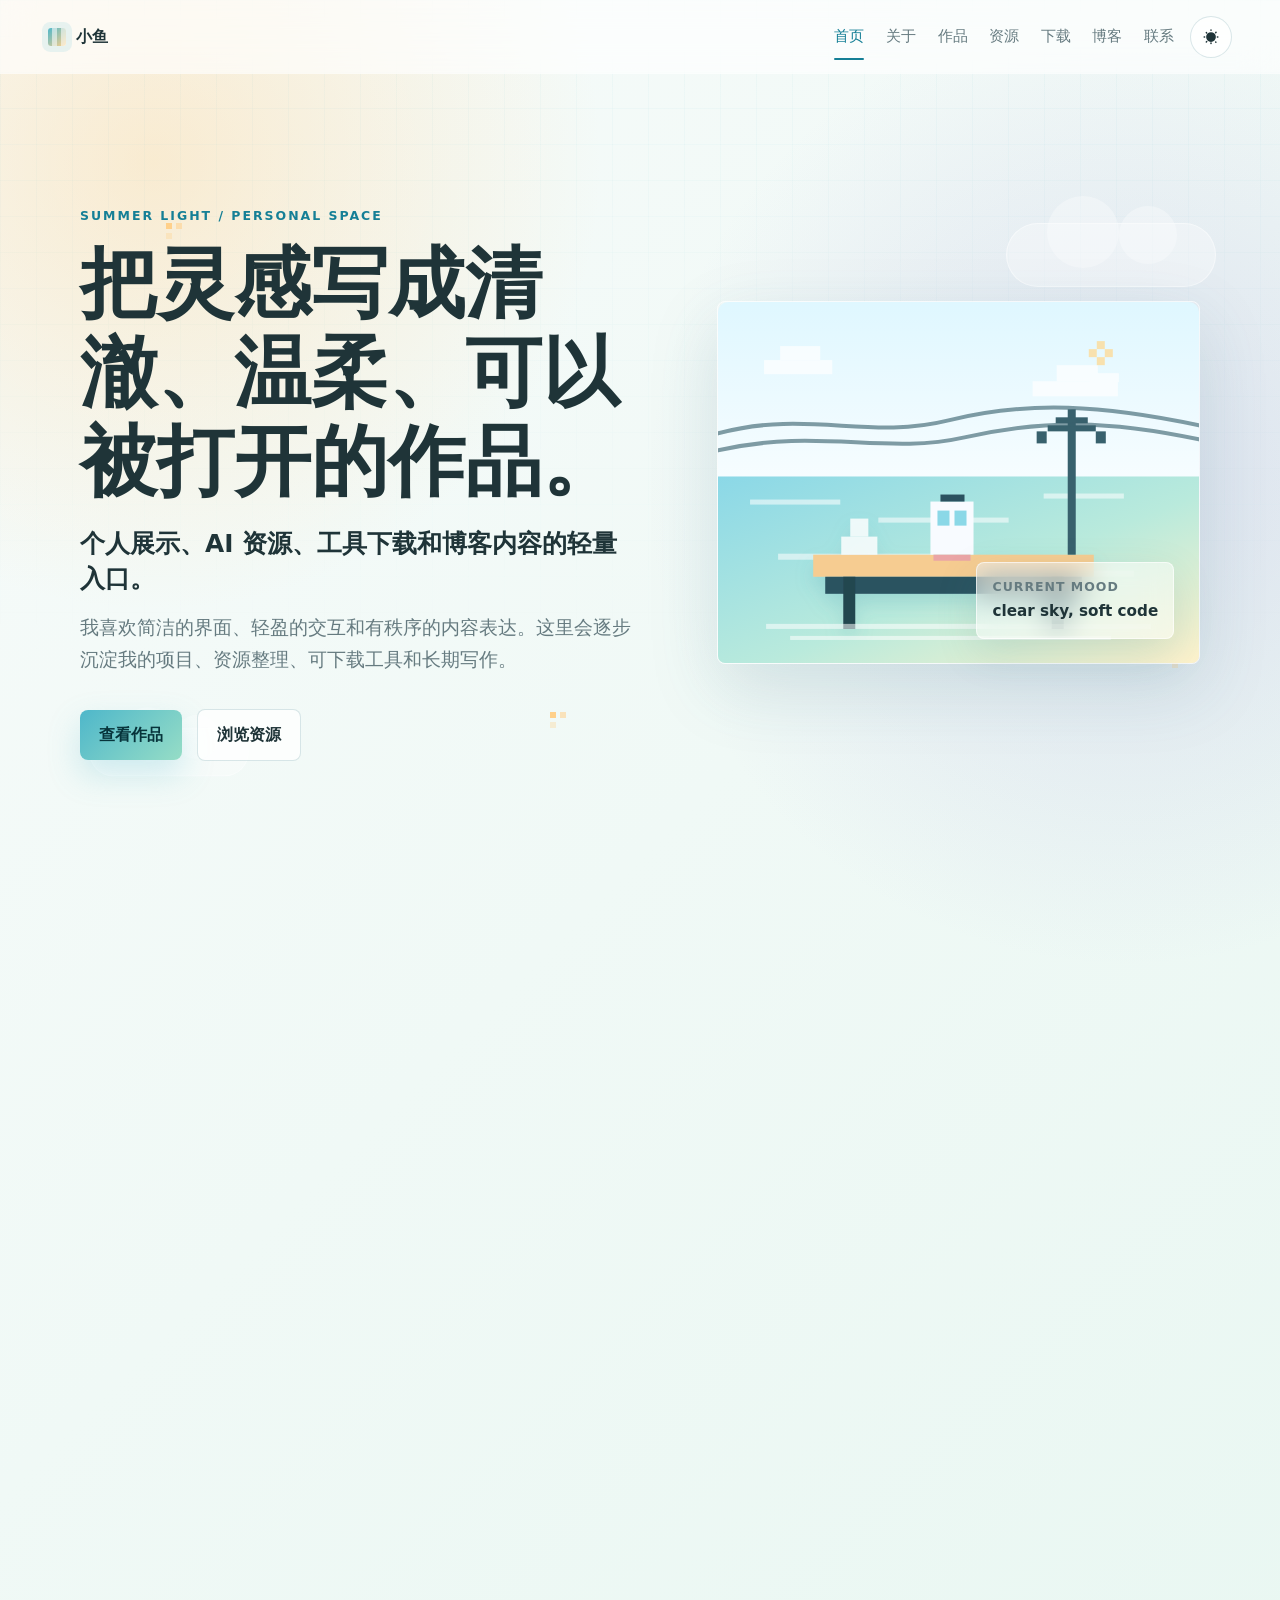
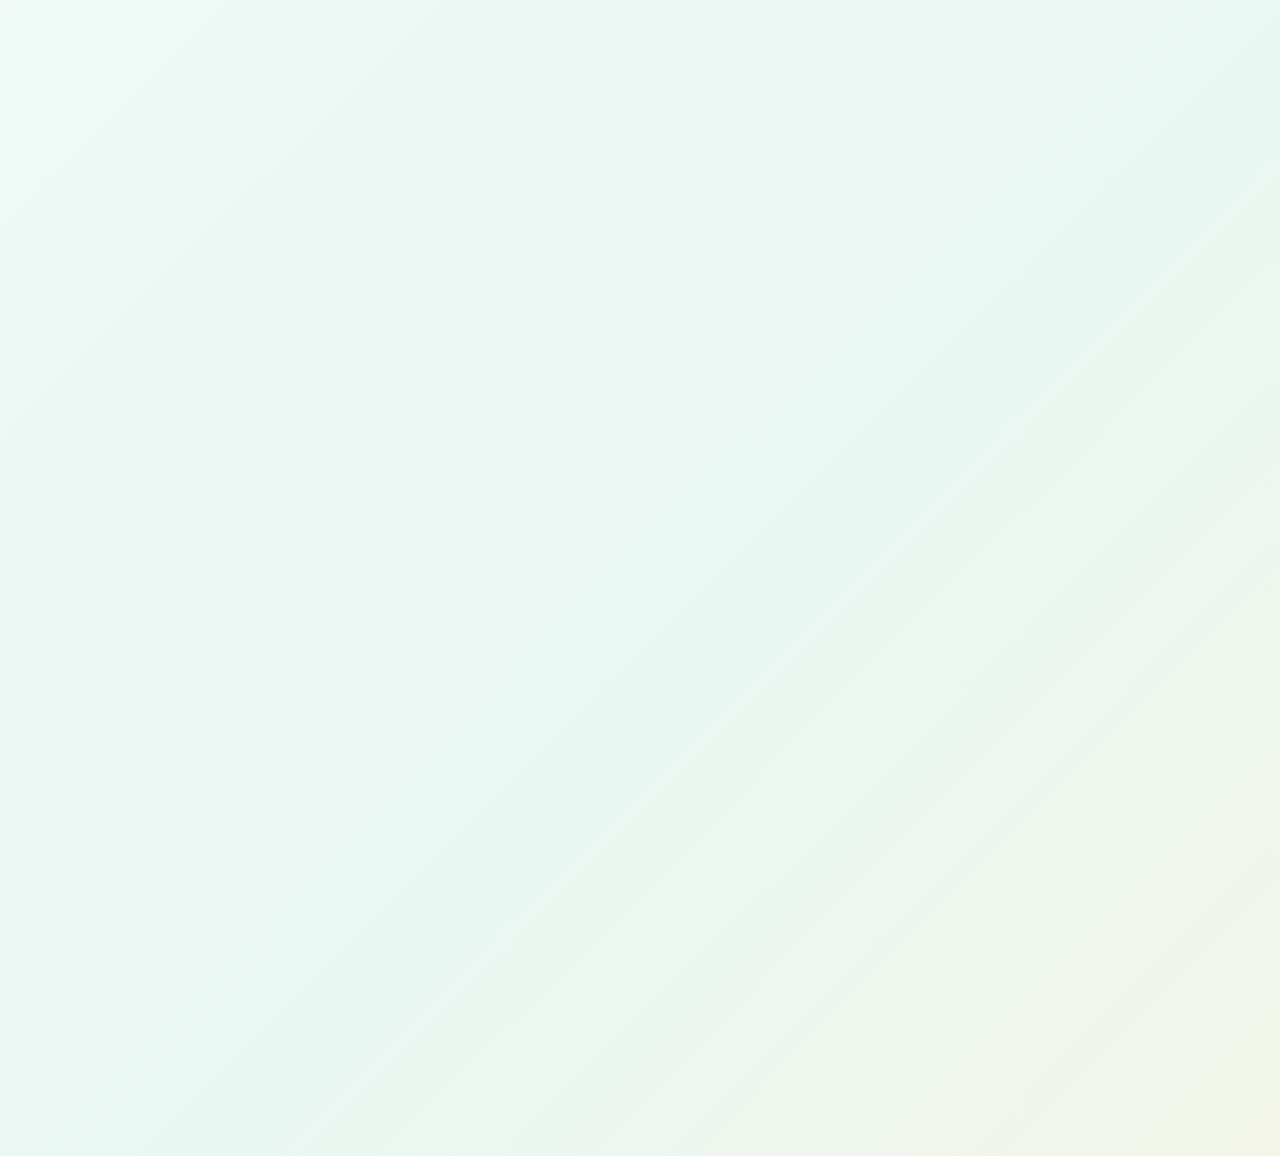
==== commit 41c875e9: "Refactor portfolio into multi-page static site" ====
--- a/index.html
+++ b/index.html
@@ -6,187 +6,11 @@
     <meta name="description" content="一个清爽、透明感、带有唯美像素夏日氛围的个人作品网站。" />
     <title>小鱼 | 夏日作品集</title>
     <link rel="preload" href="styles.css" as="style" />
+    <link rel="modulepreload" href="scripts/layout.js" />
+    <link rel="modulepreload" href="scripts/utils.js" />
+    <link rel="modulepreload" href="scripts/pages/home.js" />
     <link rel="stylesheet" href="styles.css" />
-    <script src="script.js" defer></script>
+    <script type="module" src="script.js" data-page="home"></script>
   </head>
-  <body>
-    <div class="ambient-grid" aria-hidden="true"></div>
-
-    <header class="site-header" data-header>
-      <a class="brand" href="#hero" aria-label="返回首页">
-        <span class="brand-mark" aria-hidden="true"></span>
-        <span>小鱼</span>
-      </a>
-
-      <nav class="site-nav" aria-label="主导航">
-        <button class="nav-toggle" type="button" aria-label="打开菜单" aria-expanded="false" data-nav-toggle>
-          <span></span>
-          <span></span>
-          <span></span>
-        </button>
-        <div class="nav-links" data-nav-links>
-          <a href="#about">关于</a>
-          <a href="#now">现在</a>
-          <a href="#work">作品</a>
-          <a href="#skills">技能</a>
-          <a href="#contact">联系</a>
-        </div>
-      </nav>
-
-      <button class="theme-toggle" type="button" aria-label="切换深浅色模式" data-theme-toggle>
-        <svg aria-hidden="true" viewBox="0 0 24 24">
-          <path d="M12 18.5A6.5 6.5 0 1 0 12 5.5a6.5 6.5 0 0 0 0 13Zm0 3a1 1 0 0 1-1-1v-.6a1 1 0 1 1 2 0v.6a1 1 0 0 1-1 1Zm0-17.4a1 1 0 0 1-1-1v-.6a1 1 0 1 1 2 0v.6a1 1 0 0 1-1 1ZM3.5 13H2.9a1 1 0 0 1 0-2h.6a1 1 0 1 1 0 2Zm17.6 0h-.6a1 1 0 1 1 0-2h.6a1 1 0 1 1 0 2ZM5.7 19.7a1 1 0 0 1-.7-1.7l.4-.4A1 1 0 1 1 6.8 19l-.4.4a1 1 0 0 1-.7.3Zm12.5-12.5a1 1 0 0 1-.7-1.7l.4-.4a1 1 0 1 1 1.4 1.4l-.4.4a1 1 0 0 1-.7.3Zm.4 12.8a1 1 0 0 1-.7-.3l-.4-.4a1 1 0 0 1 1.4-1.4l.4.4a1 1 0 0 1-.7 1.7ZM6.1 7.5a1 1 0 0 1-.7-.3L5 6.8a1 1 0 0 1 1.4-1.4l.4.4a1 1 0 0 1-.7 1.7Z" />
-        </svg>
-      </button>
-    </header>
-
-    <main>
-      <section class="hero section" id="hero">
-        <div class="cloud cloud-one" aria-hidden="true"></div>
-        <div class="cloud cloud-two" aria-hidden="true"></div>
-        <div class="star-pixels" aria-hidden="true"><span></span><span></span><span></span><span></span></div>
-
-        <div class="hero-inner">
-          <div class="hero-copy-block reveal">
-            <p class="eyebrow">Summer Light / Personal Space</p>
-            <h1>把灵感写成清澈、温柔、可以被打开的作品。</h1>
-            <p class="hero-copy">
-              我喜欢简洁的界面、轻盈的交互和有秩序的内容表达。这里收集我的练习、项目、审美偏好和正在形成的想法。
-            </p>
-            <div class="hero-actions">
-              <a class="button primary" href="#work">查看作品</a>
-              <a class="button ghost" href="#contact">联系我</a>
-            </div>
-          </div>
-
-          <div class="hero-art reveal" aria-label="像素风夏日插画">
-            <img src="assets/summer-pixel-scene.svg" alt="透明感夏日天空、海面与小站台的像素风插画" />
-            <div class="glass-note">
-              <span>Current mood</span>
-              <strong>clear sky, soft code</strong>
-            </div>
-          </div>
-        </div>
-      </section>
-
-      <section class="section about" id="about">
-        <div class="section-heading reveal">
-          <p class="eyebrow">About</p>
-          <h2>关于我</h2>
-        </div>
-        <div class="about-grid reveal">
-          <p>
-            我正在搭建自己的个人网站，也在持续学习前端、设计和产品表达。比起堆满效果，我更在意页面是否清楚、舒服、能让人快速理解我是谁、做过什么、想做什么。
-          </p>
-          <div class="tag-list" aria-label="兴趣关键词">
-            <span>前端开发</span>
-            <span>界面设计</span>
-            <span>像素风</span>
-            <span>夏日电影感</span>
-            <span>治愈系视觉</span>
-          </div>
-        </div>
-      </section>
-
-      <section class="section now" id="now">
-        <div class="section-heading reveal">
-          <p class="eyebrow">Now</p>
-          <h2>现在关注的事</h2>
-        </div>
-        <div class="now-grid">
-          <article class="now-card reveal">
-            <span class="card-index">01</span>
-            <h3>把想法做成可访问的网页</h3>
-            <p>从静态页面开始，慢慢补齐部署、域名、内容维护和作品记录。</p>
-          </article>
-          <article class="now-card reveal">
-            <span class="card-index">02</span>
-            <h3>练习更克制的视觉表达</h3>
-            <p>用色彩、留白、层级和小动效制造记忆点，而不是让装饰抢走内容。</p>
-          </article>
-          <article class="now-card reveal">
-            <span class="card-index">03</span>
-            <h3>整理项目与学习轨迹</h3>
-            <p>把完成过的练习、代码片段和设计探索沉淀成可展示的作品。</p>
-          </article>
-        </div>
-      </section>
-
-      <section class="section work" id="work">
-        <div class="section-heading reveal">
-          <p class="eyebrow">Selected Work</p>
-          <h2>作品展示</h2>
-        </div>
-        <div class="project-grid">
-          <article class="project-card reveal">
-            <img src="assets/project-breeze.svg" alt="Breeze Notes 项目封面" loading="lazy" />
-            <div>
-              <p class="project-type">Web App / Notes</p>
-              <h3>Breeze Notes</h3>
-              <p>轻量笔记工具概念，强调快速记录、自然分类和安静的阅读体验。</p>
-            </div>
-          </article>
-          <article class="project-card reveal">
-            <img src="assets/project-lumen.svg" alt="Lumen Desk 项目封面" loading="lazy" />
-            <div>
-              <p class="project-type">Dashboard / Habit</p>
-              <h3>Lumen Desk</h3>
-              <p>个人工作流仪表盘，整合待办、习惯和灵感收集，适合日常复盘。</p>
-            </div>
-          </article>
-          <article class="project-card reveal">
-            <img src="assets/project-mint.svg" alt="Mint Gallery 项目封面" loading="lazy" />
-            <div>
-              <p class="project-type">Gallery / Template</p>
-              <h3>Mint Gallery</h3>
-              <p>极简图片展厅模板，用柔和视觉突出内容本身，适合摄影或插画展示。</p>
-            </div>
-          </article>
-        </div>
-      </section>
-
-      <section class="section skills" id="skills">
-        <div class="section-heading reveal">
-          <p class="eyebrow">Skills</p>
-          <h2>技能与工具</h2>
-        </div>
-        <div class="skill-grid">
-          <div class="skill-item reveal"><span class="skill-icon">H</span><p>HTML / CSS</p></div>
-          <div class="skill-item reveal"><span class="skill-icon">JS</span><p>JavaScript</p></div>
-          <div class="skill-item reveal"><span class="skill-icon">Py</span><p>Python</p></div>
-          <div class="skill-item reveal"><span class="skill-icon">UI</span><p>UI Design</p></div>
-          <div class="skill-item reveal"><span class="skill-icon">Git</span><p>Git / GitHub</p></div>
-          <div class="skill-item reveal"><span class="skill-icon">AI</span><p>AI Tools</p></div>
-        </div>
-      </section>
-
-      <section class="section timeline" id="timeline">
-        <div class="section-heading reveal">
-          <p class="eyebrow">Trace</p>
-          <h2>小小路线图</h2>
-        </div>
-        <ol class="timeline-list reveal">
-          <li><time>Step 1</time><span>完善个人介绍、作品截图和真实链接。</span></li>
-          <li><time>Step 2</time><span>上传到 GitHub Pages，让别人能通过链接访问。</span></li>
-          <li><time>Step 3</time><span>后续补充博客、学习记录或项目复盘。</span></li>
-        </ol>
-      </section>
-
-      <section class="section contact" id="contact">
-        <div class="contact-panel reveal">
-          <p class="eyebrow">Contact</p>
-          <h2>如果你也有新的想法，可以从这里找到我。</h2>
-          <div class="contact-list">
-            <a class="contact-link" href="mailto:2696827479@qq.com"><span>QQ 邮箱</span><strong>2696827479@qq.com</strong></a>
-            <a class="contact-link" href="https://github.com/xiaoyu24601" target="_blank" rel="noreferrer"><span>GitHub</span><strong>@xiaoyu24601</strong></a>
-            <a class="contact-link" href="https://space.bilibili.com/" target="_blank" rel="noreferrer"><span>Bilibili</span><strong>可替换为你的主页</strong></a>
-          </div>
-        </div>
-      </section>
-    </main>
-
-    <footer class="site-footer">
-      <p>© <span data-year></span> 小鱼. Built with summer light.</p>
-    </footer>
-  </body>
+  <body data-page="home"></body>
 </html>
--- a/styles.css
+++ b/styles.css
@@ -12,6 +12,11 @@
   --sun: #ffd08a;
   --coral: #f7a7a6;
   --shadow: 0 24px 70px rgba(48, 112, 122, 0.15);
+  --shadow-soft: 0 12px 32px rgba(52, 117, 126, 0.08);
+  --focus-ring: 0 0 0 4px rgba(78, 183, 202, 0.16);
+  --space-page: clamp(1.2rem, 5vw, 4rem);
+  --duration-fast: 160ms;
+  --duration-med: 260ms;
   --radius: 8px;
   --header-height: 74px;
   font-family: Inter, "Noto Sans SC", "Microsoft YaHei", system-ui, sans-serif;
@@ -31,6 +36,8 @@
   --sun: #f0c37f;
   --coral: #e89ba0;
   --shadow: 0 24px 70px rgba(0, 0, 0, 0.28);
+  --shadow-soft: 0 12px 32px rgba(0, 0, 0, 0.18);
+  --focus-ring: 0 0 0 4px rgba(131, 222, 237, 0.16);
 }
 
 * {
@@ -47,19 +54,44 @@
   background:
     radial-gradient(circle at 12% 4%, rgba(255, 208, 138, 0.36), transparent 28rem),
     radial-gradient(circle at 88% 12%, rgba(158, 155, 215, 0.26), transparent 30rem),
-    linear-gradient(135deg, var(--bg) 0%, var(--bg-soft) 56%, #fff4e6 100%);
+    linear-gradient(135deg, var(--bg) 0%, var(--bg-soft) 56%, color-mix(in srgb, var(--sun), white 72%) 100%);
   color: var(--text);
   line-height: 1.7;
-  transition: background-color 220ms ease, color 220ms ease;
+  transition: background-color var(--duration-med) ease, color var(--duration-med) ease;
 }
 
 body.nav-open {
+  overflow: hidden;
+}
+
+body.dialog-open {
   overflow: hidden;
 }
 
 a {
   color: inherit;
   text-decoration: none;
+}
+
+button {
+  font: inherit;
+}
+
+:focus-visible {
+  outline: 0;
+  box-shadow: var(--focus-ring);
+}
+
+.scroll-progress {
+  position: fixed;
+  top: 0;
+  left: 0;
+  z-index: 40;
+  width: 100%;
+  height: 3px;
+  background: linear-gradient(90deg, var(--primary), var(--sun), var(--coral));
+  transform: scaleX(0);
+  transform-origin: left;
 }
 
 img,
@@ -81,9 +113,8 @@
 }
 
 .site-header {
-  position: fixed;
+  position: sticky;
   top: 0;
-  left: 0;
   z-index: 20;
   display: flex;
   align-items: center;
@@ -92,13 +123,15 @@
   height: var(--header-height);
   padding: 0 clamp(1rem, 4vw, 3rem);
   border-bottom: 1px solid transparent;
+  background: color-mix(in srgb, var(--surface), transparent 12%);
   backdrop-filter: blur(18px);
-  transition: background 180ms ease, border-color 180ms ease;
+  transition: background var(--duration-fast) ease, border-color var(--duration-fast) ease, box-shadow var(--duration-fast) ease;
 }
 
 .site-header.is-scrolled {
   background: color-mix(in srgb, var(--surface-strong), transparent 6%);
   border-color: var(--line);
+  box-shadow: 0 10px 30px rgba(52, 117, 126, 0.08);
 }
 
 .brand,
@@ -135,11 +168,25 @@
 }
 
 .nav-links a {
-  transition: color 160ms ease;
-}
-
-.nav-links a:hover {
+  position: relative;
+  padding-block: 0.2rem;
+  transition: color var(--duration-fast) ease;
+}
+
+.nav-links a:hover,
+.nav-links a.is-active {
   color: var(--primary-deep);
+}
+
+.nav-links a.is-active::after {
+  position: absolute;
+  right: 0;
+  bottom: -0.45rem;
+  left: 0;
+  height: 2px;
+  border-radius: 999px;
+  background: currentColor;
+  content: "";
 }
 
 .nav-toggle,
@@ -184,25 +231,28 @@
 
 .section {
   position: relative;
-  padding: clamp(5rem, 10vw, 8rem) clamp(1.2rem, 5vw, 4rem);
+  padding: clamp(5rem, 10vw, 8rem) var(--space-page);
   scroll-margin-top: var(--header-height);
 }
 
 .hero {
   display: grid;
-  min-height: 96vh;
+  min-height: calc(100vh - var(--header-height));
   overflow: hidden;
-  padding-top: calc(var(--header-height) + 3.5rem);
+  padding-top: clamp(3rem, 8vw, 6rem);
 }
 
 .hero-inner,
+.page-hero-inner,
 .section-heading,
 .about-grid,
 .now-grid,
 .project-grid,
 .skill-grid,
 .timeline-list,
-.contact-panel {
+.contact-panel,
+.overview-grid,
+.content-grid {
   width: min(1120px, 100%);
   margin: 0 auto;
 }
@@ -212,6 +262,30 @@
   grid-template-columns: minmax(0, 0.95fr) minmax(300px, 0.82fr);
   gap: clamp(2.5rem, 6vw, 5.5rem);
   align-items: center;
+}
+
+.page-main {
+  min-height: calc(100vh - var(--header-height));
+}
+
+.page-transition {
+  animation: pageEnter 420ms cubic-bezier(0.2, 0.7, 0.2, 1) both;
+}
+
+.page-hero {
+  padding-top: clamp(4rem, 10vw, 7rem);
+  padding-bottom: clamp(3.5rem, 8vw, 6rem);
+}
+
+.page-hero-inner {
+  max-width: 860px;
+}
+
+.page-hero-inner p:not(.eyebrow) {
+  max-width: 680px;
+  margin: 1.35rem 0 0;
+  color: var(--muted);
+  font-size: clamp(1rem, 2vw, 1.14rem);
 }
 
 .hero-copy-block {
@@ -257,9 +331,18 @@
 
 .hero-copy {
   max-width: 620px;
-  margin: 1.45rem 0 0;
+  margin: 1rem 0 0;
   color: var(--muted);
   font-size: clamp(1rem, 2vw, 1.16rem);
+}
+
+.hero-subtitle {
+  max-width: 640px;
+  margin: 1.2rem 0 0;
+  color: var(--text);
+  font-size: clamp(1.2rem, 2.3vw, 1.55rem);
+  font-weight: 800;
+  line-height: 1.42;
 }
 
 .hero-actions {
@@ -276,11 +359,20 @@
   padding: 0.7rem 1.2rem;
   border-radius: var(--radius);
   font-weight: 800;
-  transition: transform 160ms ease, box-shadow 160ms ease, border-color 160ms ease;
+  transition: transform var(--duration-fast) ease, box-shadow var(--duration-fast) ease, border-color var(--duration-fast) ease, background var(--duration-fast) ease;
+  will-change: transform;
 }
 
 .button:hover {
   transform: translateY(-2px);
+}
+
+.button:active,
+.resource-action:active,
+.filter-button:active,
+.category-button:active,
+.contact-link:active {
+  transform: translateY(0);
 }
 
 .button.primary {
@@ -292,6 +384,11 @@
 .button.ghost {
   border: 1px solid var(--line);
   background: var(--surface);
+}
+
+.button.ghost:hover {
+  border-color: rgba(78, 183, 202, 0.48);
+  background: rgba(78, 183, 202, 0.12);
 }
 
 .hero-art {
@@ -418,6 +515,611 @@
   margin-bottom: 2rem;
 }
 
+.compact-section {
+  padding-top: clamp(3rem, 7vw, 5rem);
+}
+
+.overview-grid,
+.content-grid {
+  display: grid;
+  gap: 1rem;
+}
+
+.overview-grid {
+  grid-template-columns: repeat(4, minmax(0, 1fr));
+}
+
+.content-grid {
+  grid-template-columns: repeat(3, minmax(0, 1fr));
+}
+
+.overview-card,
+.info-card {
+  border: 1px solid var(--line);
+  border-radius: var(--radius);
+  background: var(--surface);
+  box-shadow: var(--shadow-soft);
+}
+
+.overview-card {
+  display: flex;
+  min-height: 176px;
+  padding: 1.1rem;
+  flex-direction: column;
+  transition: transform var(--duration-fast) ease, border-color var(--duration-fast) ease, background var(--duration-fast) ease, box-shadow var(--duration-fast) ease;
+  will-change: transform;
+}
+
+.overview-card:hover {
+  transform: translateY(-3px);
+  border-color: rgba(78, 183, 202, 0.48);
+  background: rgba(78, 183, 202, 0.12);
+  box-shadow: var(--shadow);
+}
+
+.overview-card .project-type,
+.status-pill {
+  display: inline-flex;
+  align-items: center;
+  width: fit-content;
+  color: var(--primary-deep);
+  font-size: 0.78rem;
+  font-weight: 900;
+  letter-spacing: 0.08em;
+  text-transform: uppercase;
+}
+
+.overview-card h3 {
+  margin-top: 1rem;
+  font-size: 1.28rem;
+}
+
+.overview-card p:not(.project-type) {
+  margin: 0.65rem 0 0;
+  color: var(--muted);
+  font-size: 0.96rem;
+  line-height: 1.65;
+}
+
+.content-grid.two-columns {
+  grid-template-columns: repeat(2, minmax(0, 1fr));
+}
+
+.info-card {
+  display: block;
+  min-height: 220px;
+  padding: 1.2rem;
+  transition: transform var(--duration-fast) ease, border-color var(--duration-fast) ease, background var(--duration-fast) ease, box-shadow var(--duration-fast) ease;
+  will-change: transform;
+}
+
+.info-card:hover {
+  transform: translateY(-3px);
+  border-color: rgba(78, 183, 202, 0.48);
+  background: rgba(255, 255, 255, 0.54);
+  box-shadow: var(--shadow);
+}
+
+.info-card h3 {
+  margin-top: 0.45rem;
+  font-size: 1.25rem;
+}
+
+.info-card p:not(.project-type) {
+  margin: 0.8rem 0 0;
+  color: var(--muted);
+}
+
+.status-pill {
+  margin-top: 1.1rem;
+  padding: 0.28rem 0.55rem;
+  border: 1px solid rgba(78, 183, 202, 0.36);
+  border-radius: 999px;
+  background: rgba(78, 183, 202, 0.12);
+  letter-spacing: 0;
+}
+
+.updates-list {
+  display: grid;
+  width: min(1120px, 100%);
+  margin: 0 auto;
+  overflow: hidden;
+  border: 1px solid var(--line);
+  border-radius: var(--radius);
+  background: var(--surface);
+  box-shadow: var(--shadow-soft);
+}
+
+.update-item {
+  display: grid;
+  grid-template-columns: 128px minmax(0, 1fr);
+  gap: 1.2rem;
+  padding: 1.1rem 1.2rem;
+  border-bottom: 1px solid var(--line);
+  transition: background var(--duration-fast) ease;
+}
+
+[data-defer-section] {
+  content-visibility: auto;
+  contain-intrinsic-size: 1px 520px;
+}
+
+.update-item:last-child {
+  border-bottom: 0;
+}
+
+.update-item:hover {
+  background: rgba(78, 183, 202, 0.1);
+}
+
+.update-item time {
+  color: var(--primary-deep);
+  font-size: 0.88rem;
+  font-weight: 900;
+}
+
+.update-item strong,
+.update-item em {
+  display: block;
+  font-style: normal;
+}
+
+.update-item em {
+  margin-top: 0.25rem;
+  color: var(--muted);
+}
+
+.feature-card {
+  min-height: 240px;
+}
+
+.resource-section {
+  padding-top: clamp(2rem, 5vw, 4rem);
+}
+
+.resource-shell,
+.download-shell {
+  display: grid;
+  grid-template-columns: minmax(220px, 0.28fr) minmax(0, 1fr);
+  gap: 1.2rem;
+  width: min(1120px, 100%);
+  margin: 0 auto;
+  align-items: start;
+}
+
+.resource-sidebar,
+.resource-panel,
+.resource-card,
+.download-sidebar,
+.download-panel,
+.download-card {
+  border: 1px solid var(--line);
+  border-radius: var(--radius);
+  background: var(--surface);
+  box-shadow: var(--shadow-soft);
+}
+
+.resource-sidebar,
+.download-sidebar {
+  position: sticky;
+  top: calc(var(--header-height) + 1rem);
+  padding: 1rem;
+}
+
+.resource-sidebar-head h2 {
+  font-size: 1.45rem;
+}
+
+.category-filter {
+  display: grid;
+  gap: 0.45rem;
+  margin-top: 1rem;
+}
+
+.category-button {
+  display: flex;
+  align-items: center;
+  justify-content: space-between;
+  min-height: 42px;
+  padding: 0.55rem 0.7rem;
+  border: 1px solid transparent;
+  border-radius: var(--radius);
+  background: transparent;
+  color: var(--muted);
+  cursor: pointer;
+  font-weight: 800;
+  text-align: left;
+  transition: background var(--duration-fast) ease, border-color var(--duration-fast) ease, color var(--duration-fast) ease, transform var(--duration-fast) ease;
+}
+
+.category-button:hover {
+  transform: translateX(2px);
+  color: var(--primary-deep);
+  background: rgba(78, 183, 202, 0.1);
+}
+
+.category-button.is-active {
+  border-color: rgba(78, 183, 202, 0.42);
+  background: rgba(78, 183, 202, 0.14);
+  color: var(--primary-deep);
+}
+
+.category-button strong {
+  min-width: 28px;
+  padding: 0.05rem 0.4rem;
+  border-radius: 999px;
+  background: rgba(78, 183, 202, 0.14);
+  font-size: 0.78rem;
+  text-align: center;
+}
+
+.resource-panel,
+.download-panel {
+  padding: clamp(1rem, 3vw, 1.4rem);
+}
+
+.resource-toolbar,
+.download-toolbar {
+  display: grid;
+  grid-template-columns: minmax(240px, 1fr) auto;
+  gap: 1rem;
+  align-items: end;
+}
+
+.search-field {
+  display: grid;
+  gap: 0.45rem;
+}
+
+.search-field span {
+  color: var(--muted);
+  font-size: 0.82rem;
+  font-weight: 800;
+}
+
+.search-field input {
+  width: 100%;
+  min-height: 42px;
+  padding: 0.6rem 0.8rem;
+  border: 1px solid var(--line);
+  border-radius: var(--radius);
+  background: var(--surface);
+  color: var(--text);
+  outline: none;
+}
+
+.search-field input:focus {
+  border-color: rgba(78, 183, 202, 0.62);
+  box-shadow: 0 0 0 4px rgba(78, 183, 202, 0.12);
+}
+
+.favorite-toggle {
+  min-height: 42px;
+  padding: 0.55rem 0.8rem;
+  border: 1px solid var(--line);
+  border-radius: var(--radius);
+  background: var(--surface);
+  color: var(--muted);
+  cursor: pointer;
+  font-weight: 900;
+  transition: transform var(--duration-fast) ease, background var(--duration-fast) ease, border-color var(--duration-fast) ease, color var(--duration-fast) ease;
+}
+
+.favorite-toggle:hover,
+.favorite-toggle.is-active {
+  transform: translateY(-2px);
+  border-color: rgba(247, 167, 166, 0.55);
+  background: rgba(247, 167, 166, 0.16);
+  color: var(--text);
+}
+
+.tag-filter,
+.mini-tags {
+  display: flex;
+  flex-wrap: wrap;
+  gap: 0.55rem;
+}
+
+.tag-filter {
+  margin-top: 1rem;
+}
+
+.resource-result-bar {
+  display: flex;
+  align-items: center;
+  gap: 0.45rem;
+  margin: 1rem 0;
+  color: var(--muted);
+}
+
+.resource-result-bar strong {
+  color: var(--primary-deep);
+  font-size: 1.15rem;
+}
+
+.resource-reset {
+  margin-left: auto;
+  padding: 0;
+  border: 0;
+  background: transparent;
+  color: var(--primary-deep);
+  cursor: pointer;
+  font-weight: 900;
+}
+
+.resource-reset:hover {
+  text-decoration: underline;
+  text-underline-offset: 0.2em;
+}
+
+.resource-list {
+  display: grid;
+  gap: 0.9rem;
+}
+
+.resource-card {
+  display: grid;
+  gap: 1rem;
+  padding: 1rem;
+  transition: transform var(--duration-fast) ease, border-color var(--duration-fast) ease, box-shadow var(--duration-fast) ease, background var(--duration-fast) ease;
+  will-change: transform;
+}
+
+.resource-card:hover {
+  transform: translateY(-2px);
+  border-color: rgba(78, 183, 202, 0.48);
+  background: rgba(255, 255, 255, 0.52);
+  box-shadow: var(--shadow);
+}
+
+.resource-card.is-important {
+  border-color: rgba(247, 167, 166, 0.5);
+}
+
+.resource-card-head,
+.resource-actions {
+  display: flex;
+  gap: 0.8rem;
+}
+
+.resource-card-head {
+  align-items: flex-start;
+  justify-content: space-between;
+}
+
+.resource-card h3 {
+  margin-top: 0.35rem;
+  font-size: 1.25rem;
+}
+
+.resource-card p:not(.project-type) {
+  margin: 0.7rem 0 0;
+  color: var(--muted);
+}
+
+.resource-flags {
+  display: flex;
+  flex-wrap: wrap;
+  justify-content: flex-end;
+  gap: 0.4rem;
+}
+
+.flag {
+  padding: 0.18rem 0.5rem;
+  border-radius: 999px;
+  font-size: 0.72rem;
+  font-weight: 900;
+}
+
+.flag.important {
+  background: rgba(247, 167, 166, 0.18);
+  color: #ad5554;
+}
+
+.flag.favorite {
+  background: rgba(255, 208, 138, 0.24);
+  color: #8a661e;
+}
+
+.resource-meta {
+  display: grid;
+  grid-template-columns: minmax(0, 1.2fr) minmax(0, 0.8fr);
+  gap: 0.8rem;
+  margin: 1rem 0 0;
+}
+
+.resource-meta div {
+  min-width: 0;
+  padding: 0.75rem;
+  border: 1px solid var(--line);
+  border-radius: var(--radius);
+  background: rgba(78, 183, 202, 0.08);
+}
+
+.resource-meta dt {
+  color: var(--muted);
+  font-size: 0.74rem;
+  font-weight: 900;
+  text-transform: uppercase;
+}
+
+.resource-meta dd {
+  margin: 0.2rem 0 0;
+  overflow-wrap: anywhere;
+  font-size: 0.9rem;
+}
+
+.mini-tags {
+  margin-top: 1rem;
+}
+
+.mini-tags span {
+  padding: 0.18rem 0.5rem;
+  border: 1px solid var(--line);
+  border-radius: 999px;
+  color: var(--muted);
+  font-size: 0.78rem;
+  font-weight: 800;
+}
+
+.empty-state {
+  margin: 0;
+  padding: 1.4rem;
+  border: 1px solid var(--line);
+  border-radius: var(--radius);
+  background: var(--surface);
+  color: var(--muted);
+  text-align: center;
+}
+
+.resource-actions {
+  flex-wrap: wrap;
+}
+
+.resource-action {
+  display: inline-flex;
+  align-items: center;
+  justify-content: center;
+  min-height: 38px;
+  padding: 0.45rem 0.75rem;
+  border: 1px solid var(--line);
+  border-radius: var(--radius);
+  background: var(--surface);
+  color: var(--text);
+  cursor: pointer;
+  font-weight: 900;
+  transition: transform var(--duration-fast) ease, background var(--duration-fast) ease, border-color var(--duration-fast) ease;
+}
+
+.resource-action:hover {
+  transform: translateY(-2px);
+  border-color: rgba(78, 183, 202, 0.48);
+  background: rgba(78, 183, 202, 0.12);
+}
+
+.resource-action.primary {
+  border-color: transparent;
+  background: linear-gradient(135deg, var(--primary), #96ddc6);
+  color: #07343b;
+}
+
+.download-section {
+  padding-top: clamp(2rem, 5vw, 4rem);
+}
+
+.download-reset {
+  min-height: 42px;
+  padding: 0.55rem 0.8rem;
+  border: 1px solid var(--line);
+  border-radius: var(--radius);
+  background: var(--surface);
+}
+
+.download-list {
+  display: grid;
+  gap: 0.9rem;
+}
+
+.download-card {
+  display: grid;
+  gap: 1rem;
+  padding: 1rem;
+  transition: transform var(--duration-fast) ease, border-color var(--duration-fast) ease, box-shadow var(--duration-fast) ease, background var(--duration-fast) ease;
+  will-change: transform;
+}
+
+.download-card:hover {
+  transform: translateY(-2px);
+  border-color: rgba(78, 183, 202, 0.48);
+  background: rgba(255, 255, 255, 0.52);
+  box-shadow: var(--shadow);
+}
+
+.download-card-head,
+.download-actions {
+  display: flex;
+  gap: 0.8rem;
+}
+
+.download-card-head {
+  align-items: flex-start;
+  justify-content: space-between;
+}
+
+.download-card h3 {
+  margin-top: 0.35rem;
+  font-size: 1.22rem;
+}
+
+.version-pill {
+  flex: 0 0 auto;
+  padding: 0.22rem 0.58rem;
+  border: 1px solid rgba(78, 183, 202, 0.34);
+  border-radius: 999px;
+  background: rgba(78, 183, 202, 0.1);
+  color: var(--primary-deep);
+  font-size: 0.78rem;
+  font-weight: 900;
+}
+
+.download-description {
+  margin: 0;
+  color: var(--muted);
+}
+
+.download-meta {
+  display: grid;
+  grid-template-columns: minmax(0, 0.85fr) minmax(0, 1.15fr);
+  gap: 0.8rem;
+  margin: 0;
+}
+
+.download-meta div,
+.download-notes p {
+  min-width: 0;
+  padding: 0.75rem;
+  border: 1px solid var(--line);
+  border-radius: var(--radius);
+  background: rgba(78, 183, 202, 0.08);
+}
+
+.download-meta dt {
+  color: var(--muted);
+  font-size: 0.74rem;
+  font-weight: 900;
+  text-transform: uppercase;
+}
+
+.download-meta dd {
+  margin: 0.2rem 0 0;
+  overflow-wrap: anywhere;
+  font-size: 0.92rem;
+  font-weight: 800;
+}
+
+.download-notes {
+  display: grid;
+  grid-template-columns: minmax(0, 1fr) minmax(0, 1fr);
+  gap: 0.8rem;
+}
+
+.download-notes p {
+  margin: 0;
+  color: var(--muted);
+}
+
+.download-notes strong {
+  display: block;
+  margin-bottom: 0.25rem;
+  color: var(--text);
+  font-size: 0.78rem;
+  text-transform: uppercase;
+}
+
+.download-actions {
+  flex-wrap: wrap;
+}
+
 .about-grid {
   display: grid;
   grid-template-columns: minmax(0, 1.1fr) minmax(260px, 0.9fr);
@@ -451,6 +1153,38 @@
   display: grid;
   grid-template-columns: repeat(3, minmax(0, 1fr));
   gap: 1.1rem;
+}
+
+.project-filters {
+  display: flex;
+  flex-wrap: wrap;
+  gap: 0.65rem;
+  width: min(1120px, 100%);
+  margin: -0.5rem auto 1.2rem;
+}
+
+.filter-button {
+  min-height: 38px;
+  padding: 0.42rem 0.8rem;
+  border: 1px solid var(--line);
+  border-radius: var(--radius);
+  background: var(--surface);
+  color: var(--muted);
+  cursor: pointer;
+  font-size: 0.92rem;
+  font-weight: 800;
+  transition: background var(--duration-fast) ease, border-color var(--duration-fast) ease, color var(--duration-fast) ease, transform var(--duration-fast) ease;
+}
+
+.filter-button:hover {
+  transform: translateY(-2px);
+  color: var(--primary-deep);
+}
+
+.filter-button.is-active {
+  border-color: rgba(78, 183, 202, 0.55);
+  background: rgba(78, 183, 202, 0.16);
+  color: var(--primary-deep);
 }
 
 .now-card,
@@ -486,7 +1220,12 @@
 
 .project-card {
   overflow: hidden;
-  transition: transform 180ms ease, box-shadow 180ms ease;
+  transition: transform var(--duration-med) ease, box-shadow var(--duration-med) ease;
+  will-change: transform;
+}
+
+.project-card.is-hidden {
+  display: none;
 }
 
 .project-card:hover {
@@ -515,6 +1254,21 @@
 
 .project-card .project-type {
   margin: 0;
+}
+
+.project-more {
+  margin-top: 1rem;
+  padding: 0;
+  border: 0;
+  background: transparent;
+  color: var(--primary-deep);
+  cursor: pointer;
+  font-weight: 900;
+}
+
+.project-more:hover {
+  text-decoration: underline;
+  text-underline-offset: 0.2em;
 }
 
 .skill-grid {
@@ -587,7 +1341,7 @@
 
 .contact-list {
   display: grid;
-  grid-template-columns: repeat(3, minmax(0, 1fr));
+  grid-template-columns: repeat(4, minmax(0, 1fr));
   gap: 0.8rem;
   margin-top: 1.7rem;
 }
@@ -598,8 +1352,10 @@
   border: 1px solid var(--line);
   border-radius: var(--radius);
   background: rgba(255, 255, 255, 0.36);
+  color: inherit;
+  cursor: pointer;
   text-align: left;
-  transition: transform 160ms ease, background 160ms ease, border-color 160ms ease;
+  transition: transform var(--duration-fast) ease, background var(--duration-fast) ease, border-color var(--duration-fast) ease;
 }
 
 .contact-link:hover {
@@ -615,11 +1371,106 @@
   font-size: 1rem;
 }
 
+.project-dialog {
+  width: min(560px, calc(100% - 2rem));
+  padding: 1.6rem;
+  border: 1px solid var(--line);
+  border-radius: var(--radius);
+  background: var(--surface-strong);
+  color: var(--text);
+  box-shadow: var(--shadow);
+}
+
+.project-dialog::backdrop {
+  background: rgba(16, 32, 34, 0.48);
+  backdrop-filter: blur(5px);
+}
+
+.project-dialog h2 {
+  margin-top: 0.35rem;
+  font-size: clamp(1.65rem, 4vw, 2.35rem);
+}
+
+.project-dialog p:not(.project-type) {
+  margin: 1rem 0 0;
+  color: var(--muted);
+}
+
+.dialog-close {
+  position: absolute;
+  top: 0.8rem;
+  right: 0.8rem;
+  display: grid;
+  place-items: center;
+  width: 36px;
+  height: 36px;
+  border: 1px solid var(--line);
+  border-radius: 50%;
+  background: var(--surface);
+  color: var(--text);
+  cursor: pointer;
+  font-size: 1.35rem;
+  line-height: 1;
+}
+
+.project-meta {
+  display: grid;
+  grid-template-columns: repeat(2, minmax(0, 1fr));
+  gap: 0.8rem;
+  margin: 1.3rem 0 0;
+}
+
+.project-meta div {
+  padding: 0.9rem;
+  border: 1px solid var(--line);
+  border-radius: var(--radius);
+  background: rgba(78, 183, 202, 0.1);
+}
+
+.project-meta dt {
+  color: var(--muted);
+  font-size: 0.78rem;
+  font-weight: 800;
+}
+
+.project-meta dd {
+  margin: 0.2rem 0 0;
+  font-weight: 900;
+}
+
+.back-to-top {
+  position: fixed;
+  right: clamp(1rem, 3vw, 2rem);
+  bottom: clamp(1rem, 3vw, 2rem);
+  z-index: 18;
+  display: grid;
+  place-items: center;
+  width: 44px;
+  height: 44px;
+  border: 1px solid var(--line);
+  border-radius: 50%;
+  background: var(--surface-strong);
+  color: var(--primary-deep);
+  cursor: pointer;
+  box-shadow: var(--shadow);
+  opacity: 0;
+  pointer-events: none;
+  transform: translateY(12px);
+  transition: opacity var(--duration-fast) ease, transform var(--duration-fast) ease;
+}
+
+.back-to-top.is-visible {
+  opacity: 1;
+  pointer-events: auto;
+  transform: translateY(0);
+}
+
 .site-footer {
-  padding: 2rem 1rem;
+  padding: 2.2rem 1rem;
   color: var(--muted);
   text-align: center;
   border-top: 1px solid var(--line);
+  background: color-mix(in srgb, var(--surface), transparent 28%);
 }
 
 .site-footer p {
@@ -628,8 +1479,8 @@
 
 .reveal {
   opacity: 0;
-  transform: translateY(18px);
-  transition: opacity 600ms ease, transform 600ms ease;
+  transform: translateY(16px);
+  transition: opacity 560ms cubic-bezier(0.2, 0.7, 0.2, 1), transform 560ms cubic-bezier(0.2, 0.7, 0.2, 1);
 }
 
 .reveal.is-visible {
@@ -658,6 +1509,18 @@
   50% {
     opacity: 1;
     transform: scale(1);
+  }
+}
+
+@keyframes pageEnter {
+  from {
+    opacity: 0;
+    transform: translateY(8px);
+  }
+
+  to {
+    opacity: 1;
+    transform: translateY(0);
   }
 }
 
@@ -669,6 +1532,11 @@
     transition-duration: 0.01ms !important;
     animation-duration: 0.01ms !important;
   }
+
+  .reveal,
+  .page-transition {
+    transform: none !important;
+  }
 }
 
 @media (max-width: 980px) {
@@ -681,7 +1549,9 @@
   }
 
   .now-grid,
-  .project-grid {
+  .project-grid,
+  .overview-grid,
+  .content-grid {
     grid-template-columns: repeat(2, minmax(0, 1fr));
   }
 
@@ -690,6 +1560,28 @@
   }
 
   .contact-list {
+    grid-template-columns: 1fr;
+  }
+
+  .resource-shell,
+  .download-shell {
+    grid-template-columns: 1fr;
+  }
+
+  .resource-sidebar,
+  .download-sidebar {
+    position: static;
+  }
+
+  .category-filter {
+    grid-template-columns: repeat(2, minmax(0, 1fr));
+  }
+
+  .resource-toolbar,
+  .download-toolbar,
+  .resource-meta,
+  .download-meta,
+  .download-notes {
     grid-template-columns: 1fr;
   }
 }
@@ -735,6 +1627,12 @@
     padding: 0.85rem 1rem;
   }
 
+  .nav-links a.is-active::after {
+    right: 1rem;
+    bottom: 0.55rem;
+    left: 1rem;
+  }
+
   .theme-toggle {
     margin-left: 0.6rem;
   }
@@ -745,7 +1643,10 @@
 
   .about-grid,
   .now-grid,
-  .project-grid {
+  .project-grid,
+  .overview-grid,
+  .content-grid,
+  .content-grid.two-columns {
     grid-template-columns: 1fr;
   }
 
@@ -758,6 +1659,15 @@
     gap: 0.2rem;
   }
 
+  .update-item {
+    grid-template-columns: 1fr;
+    gap: 0.35rem;
+  }
+
+  .project-meta {
+    grid-template-columns: 1fr;
+  }
+
   .cloud {
     width: 150px;
     height: 48px;
@@ -786,4 +1696,22 @@
     position: static;
     margin-top: 0.8rem;
   }
-}
+
+  .category-filter {
+    grid-template-columns: 1fr;
+  }
+
+  .resource-card-head,
+  .resource-actions,
+  .download-card-head,
+  .download-actions,
+  .resource-result-bar {
+    align-items: stretch;
+    flex-direction: column;
+  }
+
+  .resource-reset {
+    margin-left: 0;
+    text-align: left;
+  }
+}
--- a/styles.css
+++ b/styles.css
@@ -12,6 +12,11 @@
   --sun: #ffd08a;
   --coral: #f7a7a6;
   --shadow: 0 24px 70px rgba(48, 112, 122, 0.15);
+  --shadow-soft: 0 12px 32px rgba(52, 117, 126, 0.08);
+  --focus-ring: 0 0 0 4px rgba(78, 183, 202, 0.16);
+  --space-page: clamp(1.2rem, 5vw, 4rem);
+  --duration-fast: 160ms;
+  --duration-med: 260ms;
   --radius: 8px;
   --header-height: 74px;
   font-family: Inter, "Noto Sans SC", "Microsoft YaHei", system-ui, sans-serif;
@@ -31,6 +36,8 @@
   --sun: #f0c37f;
   --coral: #e89ba0;
   --shadow: 0 24px 70px rgba(0, 0, 0, 0.28);
+  --shadow-soft: 0 12px 32px rgba(0, 0, 0, 0.18);
+  --focus-ring: 0 0 0 4px rgba(131, 222, 237, 0.16);
 }
 
 * {
@@ -47,19 +54,44 @@
   background:
     radial-gradient(circle at 12% 4%, rgba(255, 208, 138, 0.36), transparent 28rem),
     radial-gradient(circle at 88% 12%, rgba(158, 155, 215, 0.26), transparent 30rem),
-    linear-gradient(135deg, var(--bg) 0%, var(--bg-soft) 56%, #fff4e6 100%);
+    linear-gradient(135deg, var(--bg) 0%, var(--bg-soft) 56%, color-mix(in srgb, var(--sun), white 72%) 100%);
   color: var(--text);
   line-height: 1.7;
-  transition: background-color 220ms ease, color 220ms ease;
+  transition: background-color var(--duration-med) ease, color var(--duration-med) ease;
 }
 
 body.nav-open {
+  overflow: hidden;
+}
+
+body.dialog-open {
   overflow: hidden;
 }
 
 a {
   color: inherit;
   text-decoration: none;
+}
+
+button {
+  font: inherit;
+}
+
+:focus-visible {
+  outline: 0;
+  box-shadow: var(--focus-ring);
+}
+
+.scroll-progress {
+  position: fixed;
+  top: 0;
+  left: 0;
+  z-index: 40;
+  width: 100%;
+  height: 3px;
+  background: linear-gradient(90deg, var(--primary), var(--sun), var(--coral));
+  transform: scaleX(0);
+  transform-origin: left;
 }
 
 img,
@@ -81,9 +113,8 @@
 }
 
 .site-header {
-  position: fixed;
+  position: sticky;
   top: 0;
-  left: 0;
   z-index: 20;
   display: flex;
   align-items: center;
@@ -92,13 +123,15 @@
   height: var(--header-height);
   padding: 0 clamp(1rem, 4vw, 3rem);
   border-bottom: 1px solid transparent;
+  background: color-mix(in srgb, var(--surface), transparent 12%);
   backdrop-filter: blur(18px);
-  transition: background 180ms ease, border-color 180ms ease;
+  transition: background var(--duration-fast) ease, border-color var(--duration-fast) ease, box-shadow var(--duration-fast) ease;
 }
 
 .site-header.is-scrolled {
   background: color-mix(in srgb, var(--surface-strong), transparent 6%);
   border-color: var(--line);
+  box-shadow: 0 10px 30px rgba(52, 117, 126, 0.08);
 }
 
 .brand,
@@ -135,11 +168,25 @@
 }
 
 .nav-links a {
-  transition: color 160ms ease;
-}
-
-.nav-links a:hover {
+  position: relative;
+  padding-block: 0.2rem;
+  transition: color var(--duration-fast) ease;
+}
+
+.nav-links a:hover,
+.nav-links a.is-active {
   color: var(--primary-deep);
+}
+
+.nav-links a.is-active::after {
+  position: absolute;
+  right: 0;
+  bottom: -0.45rem;
+  left: 0;
+  height: 2px;
+  border-radius: 999px;
+  background: currentColor;
+  content: "";
 }
 
 .nav-toggle,
@@ -184,25 +231,28 @@
 
 .section {
   position: relative;
-  padding: clamp(5rem, 10vw, 8rem) clamp(1.2rem, 5vw, 4rem);
+  padding: clamp(5rem, 10vw, 8rem) var(--space-page);
   scroll-margin-top: var(--header-height);
 }
 
 .hero {
   display: grid;
-  min-height: 96vh;
+  min-height: calc(100vh - var(--header-height));
   overflow: hidden;
-  padding-top: calc(var(--header-height) + 3.5rem);
+  padding-top: clamp(3rem, 8vw, 6rem);
 }
 
 .hero-inner,
+.page-hero-inner,
 .section-heading,
 .about-grid,
 .now-grid,
 .project-grid,
 .skill-grid,
 .timeline-list,
-.contact-panel {
+.contact-panel,
+.overview-grid,
+.content-grid {
   width: min(1120px, 100%);
   margin: 0 auto;
 }
@@ -212,6 +262,30 @@
   grid-template-columns: minmax(0, 0.95fr) minmax(300px, 0.82fr);
   gap: clamp(2.5rem, 6vw, 5.5rem);
   align-items: center;
+}
+
+.page-main {
+  min-height: calc(100vh - var(--header-height));
+}
+
+.page-transition {
+  animation: pageEnter 420ms cubic-bezier(0.2, 0.7, 0.2, 1) both;
+}
+
+.page-hero {
+  padding-top: clamp(4rem, 10vw, 7rem);
+  padding-bottom: clamp(3.5rem, 8vw, 6rem);
+}
+
+.page-hero-inner {
+  max-width: 860px;
+}
+
+.page-hero-inner p:not(.eyebrow) {
+  max-width: 680px;
+  margin: 1.35rem 0 0;
+  color: var(--muted);
+  font-size: clamp(1rem, 2vw, 1.14rem);
 }
 
 .hero-copy-block {
@@ -257,9 +331,18 @@
 
 .hero-copy {
   max-width: 620px;
-  margin: 1.45rem 0 0;
+  margin: 1rem 0 0;
   color: var(--muted);
   font-size: clamp(1rem, 2vw, 1.16rem);
+}
+
+.hero-subtitle {
+  max-width: 640px;
+  margin: 1.2rem 0 0;
+  color: var(--text);
+  font-size: clamp(1.2rem, 2.3vw, 1.55rem);
+  font-weight: 800;
+  line-height: 1.42;
 }
 
 .hero-actions {
@@ -276,11 +359,20 @@
   padding: 0.7rem 1.2rem;
   border-radius: var(--radius);
   font-weight: 800;
-  transition: transform 160ms ease, box-shadow 160ms ease, border-color 160ms ease;
+  transition: transform var(--duration-fast) ease, box-shadow var(--duration-fast) ease, border-color var(--duration-fast) ease, background var(--duration-fast) ease;
+  will-change: transform;
 }
 
 .button:hover {
   transform: translateY(-2px);
+}
+
+.button:active,
+.resource-action:active,
+.filter-button:active,
+.category-button:active,
+.contact-link:active {
+  transform: translateY(0);
 }
 
 .button.primary {
@@ -292,6 +384,11 @@
 .button.ghost {
   border: 1px solid var(--line);
   background: var(--surface);
+}
+
+.button.ghost:hover {
+  border-color: rgba(78, 183, 202, 0.48);
+  background: rgba(78, 183, 202, 0.12);
 }
 
 .hero-art {
@@ -418,6 +515,611 @@
   margin-bottom: 2rem;
 }
 
+.compact-section {
+  padding-top: clamp(3rem, 7vw, 5rem);
+}
+
+.overview-grid,
+.content-grid {
+  display: grid;
+  gap: 1rem;
+}
+
+.overview-grid {
+  grid-template-columns: repeat(4, minmax(0, 1fr));
+}
+
+.content-grid {
+  grid-template-columns: repeat(3, minmax(0, 1fr));
+}
+
+.overview-card,
+.info-card {
+  border: 1px solid var(--line);
+  border-radius: var(--radius);
+  background: var(--surface);
+  box-shadow: var(--shadow-soft);
+}
+
+.overview-card {
+  display: flex;
+  min-height: 176px;
+  padding: 1.1rem;
+  flex-direction: column;
+  transition: transform var(--duration-fast) ease, border-color var(--duration-fast) ease, background var(--duration-fast) ease, box-shadow var(--duration-fast) ease;
+  will-change: transform;
+}
+
+.overview-card:hover {
+  transform: translateY(-3px);
+  border-color: rgba(78, 183, 202, 0.48);
+  background: rgba(78, 183, 202, 0.12);
+  box-shadow: var(--shadow);
+}
+
+.overview-card .project-type,
+.status-pill {
+  display: inline-flex;
+  align-items: center;
+  width: fit-content;
+  color: var(--primary-deep);
+  font-size: 0.78rem;
+  font-weight: 900;
+  letter-spacing: 0.08em;
+  text-transform: uppercase;
+}
+
+.overview-card h3 {
+  margin-top: 1rem;
+  font-size: 1.28rem;
+}
+
+.overview-card p:not(.project-type) {
+  margin: 0.65rem 0 0;
+  color: var(--muted);
+  font-size: 0.96rem;
+  line-height: 1.65;
+}
+
+.content-grid.two-columns {
+  grid-template-columns: repeat(2, minmax(0, 1fr));
+}
+
+.info-card {
+  display: block;
+  min-height: 220px;
+  padding: 1.2rem;
+  transition: transform var(--duration-fast) ease, border-color var(--duration-fast) ease, background var(--duration-fast) ease, box-shadow var(--duration-fast) ease;
+  will-change: transform;
+}
+
+.info-card:hover {
+  transform: translateY(-3px);
+  border-color: rgba(78, 183, 202, 0.48);
+  background: rgba(255, 255, 255, 0.54);
+  box-shadow: var(--shadow);
+}
+
+.info-card h3 {
+  margin-top: 0.45rem;
+  font-size: 1.25rem;
+}
+
+.info-card p:not(.project-type) {
+  margin: 0.8rem 0 0;
+  color: var(--muted);
+}
+
+.status-pill {
+  margin-top: 1.1rem;
+  padding: 0.28rem 0.55rem;
+  border: 1px solid rgba(78, 183, 202, 0.36);
+  border-radius: 999px;
+  background: rgba(78, 183, 202, 0.12);
+  letter-spacing: 0;
+}
+
+.updates-list {
+  display: grid;
+  width: min(1120px, 100%);
+  margin: 0 auto;
+  overflow: hidden;
+  border: 1px solid var(--line);
+  border-radius: var(--radius);
+  background: var(--surface);
+  box-shadow: var(--shadow-soft);
+}
+
+.update-item {
+  display: grid;
+  grid-template-columns: 128px minmax(0, 1fr);
+  gap: 1.2rem;
+  padding: 1.1rem 1.2rem;
+  border-bottom: 1px solid var(--line);
+  transition: background var(--duration-fast) ease;
+}
+
+[data-defer-section] {
+  content-visibility: auto;
+  contain-intrinsic-size: 1px 520px;
+}
+
+.update-item:last-child {
+  border-bottom: 0;
+}
+
+.update-item:hover {
+  background: rgba(78, 183, 202, 0.1);
+}
+
+.update-item time {
+  color: var(--primary-deep);
+  font-size: 0.88rem;
+  font-weight: 900;
+}
+
+.update-item strong,
+.update-item em {
+  display: block;
+  font-style: normal;
+}
+
+.update-item em {
+  margin-top: 0.25rem;
+  color: var(--muted);
+}
+
+.feature-card {
+  min-height: 240px;
+}
+
+.resource-section {
+  padding-top: clamp(2rem, 5vw, 4rem);
+}
+
+.resource-shell,
+.download-shell {
+  display: grid;
+  grid-template-columns: minmax(220px, 0.28fr) minmax(0, 1fr);
+  gap: 1.2rem;
+  width: min(1120px, 100%);
+  margin: 0 auto;
+  align-items: start;
+}
+
+.resource-sidebar,
+.resource-panel,
+.resource-card,
+.download-sidebar,
+.download-panel,
+.download-card {
+  border: 1px solid var(--line);
+  border-radius: var(--radius);
+  background: var(--surface);
+  box-shadow: var(--shadow-soft);
+}
+
+.resource-sidebar,
+.download-sidebar {
+  position: sticky;
+  top: calc(var(--header-height) + 1rem);
+  padding: 1rem;
+}
+
+.resource-sidebar-head h2 {
+  font-size: 1.45rem;
+}
+
+.category-filter {
+  display: grid;
+  gap: 0.45rem;
+  margin-top: 1rem;
+}
+
+.category-button {
+  display: flex;
+  align-items: center;
+  justify-content: space-between;
+  min-height: 42px;
+  padding: 0.55rem 0.7rem;
+  border: 1px solid transparent;
+  border-radius: var(--radius);
+  background: transparent;
+  color: var(--muted);
+  cursor: pointer;
+  font-weight: 800;
+  text-align: left;
+  transition: background var(--duration-fast) ease, border-color var(--duration-fast) ease, color var(--duration-fast) ease, transform var(--duration-fast) ease;
+}
+
+.category-button:hover {
+  transform: translateX(2px);
+  color: var(--primary-deep);
+  background: rgba(78, 183, 202, 0.1);
+}
+
+.category-button.is-active {
+  border-color: rgba(78, 183, 202, 0.42);
+  background: rgba(78, 183, 202, 0.14);
+  color: var(--primary-deep);
+}
+
+.category-button strong {
+  min-width: 28px;
+  padding: 0.05rem 0.4rem;
+  border-radius: 999px;
+  background: rgba(78, 183, 202, 0.14);
+  font-size: 0.78rem;
+  text-align: center;
+}
+
+.resource-panel,
+.download-panel {
+  padding: clamp(1rem, 3vw, 1.4rem);
+}
+
+.resource-toolbar,
+.download-toolbar {
+  display: grid;
+  grid-template-columns: minmax(240px, 1fr) auto;
+  gap: 1rem;
+  align-items: end;
+}
+
+.search-field {
+  display: grid;
+  gap: 0.45rem;
+}
+
+.search-field span {
+  color: var(--muted);
+  font-size: 0.82rem;
+  font-weight: 800;
+}
+
+.search-field input {
+  width: 100%;
+  min-height: 42px;
+  padding: 0.6rem 0.8rem;
+  border: 1px solid var(--line);
+  border-radius: var(--radius);
+  background: var(--surface);
+  color: var(--text);
+  outline: none;
+}
+
+.search-field input:focus {
+  border-color: rgba(78, 183, 202, 0.62);
+  box-shadow: 0 0 0 4px rgba(78, 183, 202, 0.12);
+}
+
+.favorite-toggle {
+  min-height: 42px;
+  padding: 0.55rem 0.8rem;
+  border: 1px solid var(--line);
+  border-radius: var(--radius);
+  background: var(--surface);
+  color: var(--muted);
+  cursor: pointer;
+  font-weight: 900;
+  transition: transform var(--duration-fast) ease, background var(--duration-fast) ease, border-color var(--duration-fast) ease, color var(--duration-fast) ease;
+}
+
+.favorite-toggle:hover,
+.favorite-toggle.is-active {
+  transform: translateY(-2px);
+  border-color: rgba(247, 167, 166, 0.55);
+  background: rgba(247, 167, 166, 0.16);
+  color: var(--text);
+}
+
+.tag-filter,
+.mini-tags {
+  display: flex;
+  flex-wrap: wrap;
+  gap: 0.55rem;
+}
+
+.tag-filter {
+  margin-top: 1rem;
+}
+
+.resource-result-bar {
+  display: flex;
+  align-items: center;
+  gap: 0.45rem;
+  margin: 1rem 0;
+  color: var(--muted);
+}
+
+.resource-result-bar strong {
+  color: var(--primary-deep);
+  font-size: 1.15rem;
+}
+
+.resource-reset {
+  margin-left: auto;
+  padding: 0;
+  border: 0;
+  background: transparent;
+  color: var(--primary-deep);
+  cursor: pointer;
+  font-weight: 900;
+}
+
+.resource-reset:hover {
+  text-decoration: underline;
+  text-underline-offset: 0.2em;
+}
+
+.resource-list {
+  display: grid;
+  gap: 0.9rem;
+}
+
+.resource-card {
+  display: grid;
+  gap: 1rem;
+  padding: 1rem;
+  transition: transform var(--duration-fast) ease, border-color var(--duration-fast) ease, box-shadow var(--duration-fast) ease, background var(--duration-fast) ease;
+  will-change: transform;
+}
+
+.resource-card:hover {
+  transform: translateY(-2px);
+  border-color: rgba(78, 183, 202, 0.48);
+  background: rgba(255, 255, 255, 0.52);
+  box-shadow: var(--shadow);
+}
+
+.resource-card.is-important {
+  border-color: rgba(247, 167, 166, 0.5);
+}
+
+.resource-card-head,
+.resource-actions {
+  display: flex;
+  gap: 0.8rem;
+}
+
+.resource-card-head {
+  align-items: flex-start;
+  justify-content: space-between;
+}
+
+.resource-card h3 {
+  margin-top: 0.35rem;
+  font-size: 1.25rem;
+}
+
+.resource-card p:not(.project-type) {
+  margin: 0.7rem 0 0;
+  color: var(--muted);
+}
+
+.resource-flags {
+  display: flex;
+  flex-wrap: wrap;
+  justify-content: flex-end;
+  gap: 0.4rem;
+}
+
+.flag {
+  padding: 0.18rem 0.5rem;
+  border-radius: 999px;
+  font-size: 0.72rem;
+  font-weight: 900;
+}
+
+.flag.important {
+  background: rgba(247, 167, 166, 0.18);
+  color: #ad5554;
+}
+
+.flag.favorite {
+  background: rgba(255, 208, 138, 0.24);
+  color: #8a661e;
+}
+
+.resource-meta {
+  display: grid;
+  grid-template-columns: minmax(0, 1.2fr) minmax(0, 0.8fr);
+  gap: 0.8rem;
+  margin: 1rem 0 0;
+}
+
+.resource-meta div {
+  min-width: 0;
+  padding: 0.75rem;
+  border: 1px solid var(--line);
+  border-radius: var(--radius);
+  background: rgba(78, 183, 202, 0.08);
+}
+
+.resource-meta dt {
+  color: var(--muted);
+  font-size: 0.74rem;
+  font-weight: 900;
+  text-transform: uppercase;
+}
+
+.resource-meta dd {
+  margin: 0.2rem 0 0;
+  overflow-wrap: anywhere;
+  font-size: 0.9rem;
+}
+
+.mini-tags {
+  margin-top: 1rem;
+}
+
+.mini-tags span {
+  padding: 0.18rem 0.5rem;
+  border: 1px solid var(--line);
+  border-radius: 999px;
+  color: var(--muted);
+  font-size: 0.78rem;
+  font-weight: 800;
+}
+
+.empty-state {
+  margin: 0;
+  padding: 1.4rem;
+  border: 1px solid var(--line);
+  border-radius: var(--radius);
+  background: var(--surface);
+  color: var(--muted);
+  text-align: center;
+}
+
+.resource-actions {
+  flex-wrap: wrap;
+}
+
+.resource-action {
+  display: inline-flex;
+  align-items: center;
+  justify-content: center;
+  min-height: 38px;
+  padding: 0.45rem 0.75rem;
+  border: 1px solid var(--line);
+  border-radius: var(--radius);
+  background: var(--surface);
+  color: var(--text);
+  cursor: pointer;
+  font-weight: 900;
+  transition: transform var(--duration-fast) ease, background var(--duration-fast) ease, border-color var(--duration-fast) ease;
+}
+
+.resource-action:hover {
+  transform: translateY(-2px);
+  border-color: rgba(78, 183, 202, 0.48);
+  background: rgba(78, 183, 202, 0.12);
+}
+
+.resource-action.primary {
+  border-color: transparent;
+  background: linear-gradient(135deg, var(--primary), #96ddc6);
+  color: #07343b;
+}
+
+.download-section {
+  padding-top: clamp(2rem, 5vw, 4rem);
+}
+
+.download-reset {
+  min-height: 42px;
+  padding: 0.55rem 0.8rem;
+  border: 1px solid var(--line);
+  border-radius: var(--radius);
+  background: var(--surface);
+}
+
+.download-list {
+  display: grid;
+  gap: 0.9rem;
+}
+
+.download-card {
+  display: grid;
+  gap: 1rem;
+  padding: 1rem;
+  transition: transform var(--duration-fast) ease, border-color var(--duration-fast) ease, box-shadow var(--duration-fast) ease, background var(--duration-fast) ease;
+  will-change: transform;
+}
+
+.download-card:hover {
+  transform: translateY(-2px);
+  border-color: rgba(78, 183, 202, 0.48);
+  background: rgba(255, 255, 255, 0.52);
+  box-shadow: var(--shadow);
+}
+
+.download-card-head,
+.download-actions {
+  display: flex;
+  gap: 0.8rem;
+}
+
+.download-card-head {
+  align-items: flex-start;
+  justify-content: space-between;
+}
+
+.download-card h3 {
+  margin-top: 0.35rem;
+  font-size: 1.22rem;
+}
+
+.version-pill {
+  flex: 0 0 auto;
+  padding: 0.22rem 0.58rem;
+  border: 1px solid rgba(78, 183, 202, 0.34);
+  border-radius: 999px;
+  background: rgba(78, 183, 202, 0.1);
+  color: var(--primary-deep);
+  font-size: 0.78rem;
+  font-weight: 900;
+}
+
+.download-description {
+  margin: 0;
+  color: var(--muted);
+}
+
+.download-meta {
+  display: grid;
+  grid-template-columns: minmax(0, 0.85fr) minmax(0, 1.15fr);
+  gap: 0.8rem;
+  margin: 0;
+}
+
+.download-meta div,
+.download-notes p {
+  min-width: 0;
+  padding: 0.75rem;
+  border: 1px solid var(--line);
+  border-radius: var(--radius);
+  background: rgba(78, 183, 202, 0.08);
+}
+
+.download-meta dt {
+  color: var(--muted);
+  font-size: 0.74rem;
+  font-weight: 900;
+  text-transform: uppercase;
+}
+
+.download-meta dd {
+  margin: 0.2rem 0 0;
+  overflow-wrap: anywhere;
+  font-size: 0.92rem;
+  font-weight: 800;
+}
+
+.download-notes {
+  display: grid;
+  grid-template-columns: minmax(0, 1fr) minmax(0, 1fr);
+  gap: 0.8rem;
+}
+
+.download-notes p {
+  margin: 0;
+  color: var(--muted);
+}
+
+.download-notes strong {
+  display: block;
+  margin-bottom: 0.25rem;
+  color: var(--text);
+  font-size: 0.78rem;
+  text-transform: uppercase;
+}
+
+.download-actions {
+  flex-wrap: wrap;
+}
+
 .about-grid {
   display: grid;
   grid-template-columns: minmax(0, 1.1fr) minmax(260px, 0.9fr);
@@ -451,6 +1153,38 @@
   display: grid;
   grid-template-columns: repeat(3, minmax(0, 1fr));
   gap: 1.1rem;
+}
+
+.project-filters {
+  display: flex;
+  flex-wrap: wrap;
+  gap: 0.65rem;
+  width: min(1120px, 100%);
+  margin: -0.5rem auto 1.2rem;
+}
+
+.filter-button {
+  min-height: 38px;
+  padding: 0.42rem 0.8rem;
+  border: 1px solid var(--line);
+  border-radius: var(--radius);
+  background: var(--surface);
+  color: var(--muted);
+  cursor: pointer;
+  font-size: 0.92rem;
+  font-weight: 800;
+  transition: background var(--duration-fast) ease, border-color var(--duration-fast) ease, color var(--duration-fast) ease, transform var(--duration-fast) ease;
+}
+
+.filter-button:hover {
+  transform: translateY(-2px);
+  color: var(--primary-deep);
+}
+
+.filter-button.is-active {
+  border-color: rgba(78, 183, 202, 0.55);
+  background: rgba(78, 183, 202, 0.16);
+  color: var(--primary-deep);
 }
 
 .now-card,
@@ -486,7 +1220,12 @@
 
 .project-card {
   overflow: hidden;
-  transition: transform 180ms ease, box-shadow 180ms ease;
+  transition: transform var(--duration-med) ease, box-shadow var(--duration-med) ease;
+  will-change: transform;
+}
+
+.project-card.is-hidden {
+  display: none;
 }
 
 .project-card:hover {
@@ -515,6 +1254,21 @@
 
 .project-card .project-type {
   margin: 0;
+}
+
+.project-more {
+  margin-top: 1rem;
+  padding: 0;
+  border: 0;
+  background: transparent;
+  color: var(--primary-deep);
+  cursor: pointer;
+  font-weight: 900;
+}
+
+.project-more:hover {
+  text-decoration: underline;
+  text-underline-offset: 0.2em;
 }
 
 .skill-grid {
@@ -587,7 +1341,7 @@
 
 .contact-list {
   display: grid;
-  grid-template-columns: repeat(3, minmax(0, 1fr));
+  grid-template-columns: repeat(4, minmax(0, 1fr));
   gap: 0.8rem;
   margin-top: 1.7rem;
 }
@@ -598,8 +1352,10 @@
   border: 1px solid var(--line);
   border-radius: var(--radius);
   background: rgba(255, 255, 255, 0.36);
+  color: inherit;
+  cursor: pointer;
   text-align: left;
-  transition: transform 160ms ease, background 160ms ease, border-color 160ms ease;
+  transition: transform var(--duration-fast) ease, background var(--duration-fast) ease, border-color var(--duration-fast) ease;
 }
 
 .contact-link:hover {
@@ -615,11 +1371,106 @@
   font-size: 1rem;
 }
 
+.project-dialog {
+  width: min(560px, calc(100% - 2rem));
+  padding: 1.6rem;
+  border: 1px solid var(--line);
+  border-radius: var(--radius);
+  background: var(--surface-strong);
+  color: var(--text);
+  box-shadow: var(--shadow);
+}
+
+.project-dialog::backdrop {
+  background: rgba(16, 32, 34, 0.48);
+  backdrop-filter: blur(5px);
+}
+
+.project-dialog h2 {
+  margin-top: 0.35rem;
+  font-size: clamp(1.65rem, 4vw, 2.35rem);
+}
+
+.project-dialog p:not(.project-type) {
+  margin: 1rem 0 0;
+  color: var(--muted);
+}
+
+.dialog-close {
+  position: absolute;
+  top: 0.8rem;
+  right: 0.8rem;
+  display: grid;
+  place-items: center;
+  width: 36px;
+  height: 36px;
+  border: 1px solid var(--line);
+  border-radius: 50%;
+  background: var(--surface);
+  color: var(--text);
+  cursor: pointer;
+  font-size: 1.35rem;
+  line-height: 1;
+}
+
+.project-meta {
+  display: grid;
+  grid-template-columns: repeat(2, minmax(0, 1fr));
+  gap: 0.8rem;
+  margin: 1.3rem 0 0;
+}
+
+.project-meta div {
+  padding: 0.9rem;
+  border: 1px solid var(--line);
+  border-radius: var(--radius);
+  background: rgba(78, 183, 202, 0.1);
+}
+
+.project-meta dt {
+  color: var(--muted);
+  font-size: 0.78rem;
+  font-weight: 800;
+}
+
+.project-meta dd {
+  margin: 0.2rem 0 0;
+  font-weight: 900;
+}
+
+.back-to-top {
+  position: fixed;
+  right: clamp(1rem, 3vw, 2rem);
+  bottom: clamp(1rem, 3vw, 2rem);
+  z-index: 18;
+  display: grid;
+  place-items: center;
+  width: 44px;
+  height: 44px;
+  border: 1px solid var(--line);
+  border-radius: 50%;
+  background: var(--surface-strong);
+  color: var(--primary-deep);
+  cursor: pointer;
+  box-shadow: var(--shadow);
+  opacity: 0;
+  pointer-events: none;
+  transform: translateY(12px);
+  transition: opacity var(--duration-fast) ease, transform var(--duration-fast) ease;
+}
+
+.back-to-top.is-visible {
+  opacity: 1;
+  pointer-events: auto;
+  transform: translateY(0);
+}
+
 .site-footer {
-  padding: 2rem 1rem;
+  padding: 2.2rem 1rem;
   color: var(--muted);
   text-align: center;
   border-top: 1px solid var(--line);
+  background: color-mix(in srgb, var(--surface), transparent 28%);
 }
 
 .site-footer p {
@@ -628,8 +1479,8 @@
 
 .reveal {
   opacity: 0;
-  transform: translateY(18px);
-  transition: opacity 600ms ease, transform 600ms ease;
+  transform: translateY(16px);
+  transition: opacity 560ms cubic-bezier(0.2, 0.7, 0.2, 1), transform 560ms cubic-bezier(0.2, 0.7, 0.2, 1);
 }
 
 .reveal.is-visible {
@@ -658,6 +1509,18 @@
   50% {
     opacity: 1;
     transform: scale(1);
+  }
+}
+
+@keyframes pageEnter {
+  from {
+    opacity: 0;
+    transform: translateY(8px);
+  }
+
+  to {
+    opacity: 1;
+    transform: translateY(0);
   }
 }
 
@@ -669,6 +1532,11 @@
     transition-duration: 0.01ms !important;
     animation-duration: 0.01ms !important;
   }
+
+  .reveal,
+  .page-transition {
+    transform: none !important;
+  }
 }
 
 @media (max-width: 980px) {
@@ -681,7 +1549,9 @@
   }
 
   .now-grid,
-  .project-grid {
+  .project-grid,
+  .overview-grid,
+  .content-grid {
     grid-template-columns: repeat(2, minmax(0, 1fr));
   }
 
@@ -690,6 +1560,28 @@
   }
 
   .contact-list {
+    grid-template-columns: 1fr;
+  }
+
+  .resource-shell,
+  .download-shell {
+    grid-template-columns: 1fr;
+  }
+
+  .resource-sidebar,
+  .download-sidebar {
+    position: static;
+  }
+
+  .category-filter {
+    grid-template-columns: repeat(2, minmax(0, 1fr));
+  }
+
+  .resource-toolbar,
+  .download-toolbar,
+  .resource-meta,
+  .download-meta,
+  .download-notes {
     grid-template-columns: 1fr;
   }
 }
@@ -735,6 +1627,12 @@
     padding: 0.85rem 1rem;
   }
 
+  .nav-links a.is-active::after {
+    right: 1rem;
+    bottom: 0.55rem;
+    left: 1rem;
+  }
+
   .theme-toggle {
     margin-left: 0.6rem;
   }
@@ -745,7 +1643,10 @@
 
   .about-grid,
   .now-grid,
-  .project-grid {
+  .project-grid,
+  .overview-grid,
+  .content-grid,
+  .content-grid.two-columns {
     grid-template-columns: 1fr;
   }
 
@@ -758,6 +1659,15 @@
     gap: 0.2rem;
   }
 
+  .update-item {
+    grid-template-columns: 1fr;
+    gap: 0.35rem;
+  }
+
+  .project-meta {
+    grid-template-columns: 1fr;
+  }
+
   .cloud {
     width: 150px;
     height: 48px;
@@ -786,4 +1696,22 @@
     position: static;
     margin-top: 0.8rem;
   }
-}
+
+  .category-filter {
+    grid-template-columns: 1fr;
+  }
+
+  .resource-card-head,
+  .resource-actions,
+  .download-card-head,
+  .download-actions,
+  .resource-result-bar {
+    align-items: stretch;
+    flex-direction: column;
+  }
+
+  .resource-reset {
+    margin-left: 0;
+    text-align: left;
+  }
+}
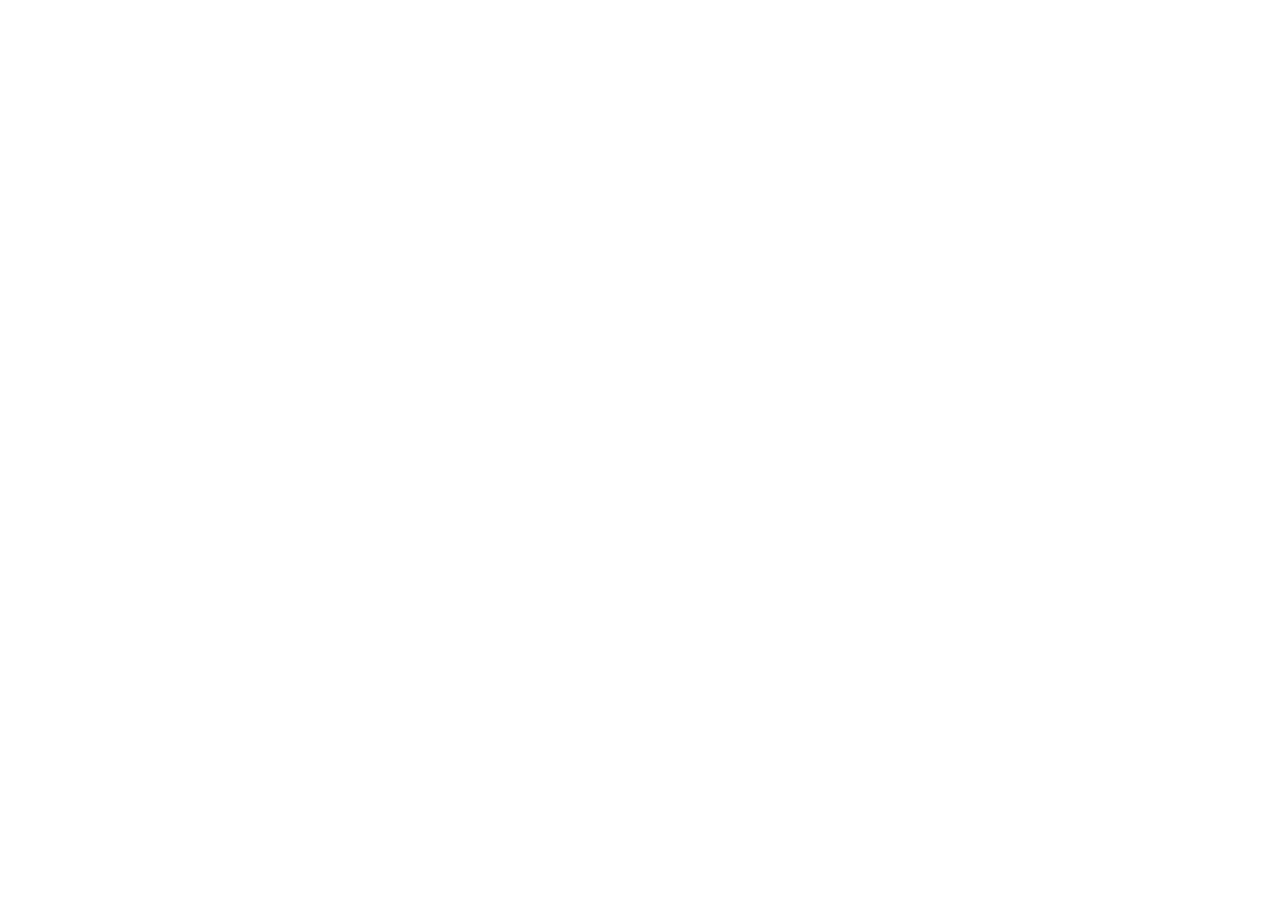
==== commit 7175bf80: "清理占位内容 + 新增轻量待办项目 - 删除 3 个空概念项目（Breeze Notes/Lumen Desk/Mint Gallery） - 删除规划中博客文章 - 删除占位 B站链接 - 更新 m" ====
--- a/index.html
+++ b/index.html
@@ -3,7 +3,7 @@
   <head>
     <meta charset="UTF-8" />
     <meta name="viewport" content="width=device-width, initial-scale=1.0" />
-    <meta name="description" content="一个清爽、透明感、带有唯美像素夏日氛围的个人作品网站。" />
+    <meta name="description" content="小鱼的个人网站 —— Python 初学者的学习记录、项目作品和资源整理。" />
     <title>小鱼 | 夏日作品集</title>
     <link rel="preload" href="styles.css" as="style" />
     <link rel="modulepreload" href="scripts/layout.js" />
--- a/styles.css
+++ b/styles.css
@@ -46,11 +46,13 @@
 
 html {
   scroll-behavior: smooth;
+  overflow-x: hidden;
 }
 
 body {
   margin: 0;
   min-width: 320px;
+  overflow-x: hidden;
   background:
     radial-gradient(circle at 12% 4%, rgba(255, 208, 138, 0.36), transparent 28rem),
     radial-gradient(circle at 88% 12%, rgba(158, 155, 215, 0.26), transparent 30rem),
@@ -97,6 +99,11 @@
 img,
 svg {
   display: block;
+}
+
+img {
+  max-width: 100%;
+  height: auto;
 }
 
 .ambient-grid {
@@ -515,6 +522,31 @@
   margin-bottom: 2rem;
 }
 
+.section-heading-row {
+  display: flex;
+  align-items: end;
+  justify-content: space-between;
+  gap: 1rem;
+}
+
+.section-link {
+  flex: 0 0 auto;
+  padding: 0.45rem 0.75rem;
+  border: 1px solid var(--line);
+  border-radius: var(--radius);
+  background: var(--surface);
+  color: var(--primary-deep);
+  font-size: 0.9rem;
+  font-weight: 900;
+  transition: transform var(--duration-fast) ease, border-color var(--duration-fast) ease, background var(--duration-fast) ease;
+}
+
+.section-link:hover {
+  transform: translateY(-2px);
+  border-color: rgba(78, 183, 202, 0.48);
+  background: rgba(78, 183, 202, 0.12);
+}
+
 .compact-section {
   padding-top: clamp(3rem, 7vw, 5rem);
 }
@@ -634,7 +666,7 @@
   display: grid;
   grid-template-columns: 128px minmax(0, 1fr);
   gap: 1.2rem;
-  padding: 1.1rem 1.2rem;
+  padding: 1.15rem 1.25rem;
   border-bottom: 1px solid var(--line);
   transition: background var(--duration-fast) ease;
 }
@@ -659,9 +691,22 @@
 }
 
 .update-item strong,
-.update-item em {
+.update-item em,
+.update-item i {
   display: block;
   font-style: normal;
+}
+
+.update-item i {
+  width: fit-content;
+  margin-bottom: 0.3rem;
+  padding: 0.12rem 0.48rem;
+  border: 1px solid rgba(78, 183, 202, 0.28);
+  border-radius: 999px;
+  background: rgba(78, 183, 202, 0.1);
+  color: var(--primary-deep);
+  font-size: 0.72rem;
+  font-weight: 900;
 }
 
 .update-item em {
@@ -1120,6 +1165,324 @@
   flex-wrap: wrap;
 }
 
+.ai-news-section {
+  padding-top: clamp(2rem, 5vw, 4rem);
+}
+
+.ai-news-shell {
+  display: grid;
+  grid-template-columns: minmax(230px, 0.3fr) minmax(0, 1fr);
+  gap: 1.2rem;
+  width: min(1120px, 100%);
+  margin: 0 auto;
+  align-items: start;
+}
+
+.ai-news-sidebar,
+.ai-news-panel,
+.ai-news-card,
+.ai-news-preview-meta,
+.ai-news-preview-card,
+.ai-news-inline-link {
+  border: 1px solid var(--line);
+  border-radius: var(--radius);
+  background: var(--surface);
+  box-shadow: var(--shadow-soft);
+}
+
+.ai-news-sidebar {
+  position: sticky;
+  top: calc(var(--header-height) + 1rem);
+  padding: 1rem;
+}
+
+.ai-news-panel {
+  padding: clamp(1rem, 3vw, 1.4rem);
+}
+
+.ai-news-stats {
+  display: grid;
+  gap: 0.55rem;
+  margin: 1rem 0;
+}
+
+.ai-news-stats div {
+  min-width: 0;
+  padding: 0.72rem;
+  border: 1px solid var(--line);
+  border-radius: var(--radius);
+  background: rgba(78, 183, 202, 0.08);
+}
+
+.ai-news-stats dt {
+  color: var(--muted);
+  font-size: 0.72rem;
+  font-weight: 900;
+  text-transform: uppercase;
+}
+
+.ai-news-stats dd {
+  margin: 0.15rem 0 0;
+  overflow-wrap: anywhere;
+  font-weight: 900;
+}
+
+.ai-news-list {
+  display: grid;
+  gap: 0.9rem;
+}
+
+.ai-news-card {
+  display: grid;
+  gap: 1rem;
+  padding: 1rem;
+  transition: transform var(--duration-fast) ease, border-color var(--duration-fast) ease, box-shadow var(--duration-fast) ease, background var(--duration-fast) ease;
+  will-change: transform;
+}
+
+.ai-news-card:hover,
+.ai-news-preview-card:hover,
+.ai-news-inline-link:hover {
+  transform: translateY(-2px);
+  border-color: rgba(78, 183, 202, 0.48);
+  background: rgba(255, 255, 255, 0.52);
+  box-shadow: var(--shadow);
+}
+
+.ai-news-card-head,
+.ai-news-actions {
+  display: flex;
+  gap: 0.8rem;
+}
+
+.ai-news-card-head {
+  align-items: flex-start;
+  justify-content: space-between;
+}
+
+.ai-news-card h3 {
+  margin-top: 0.35rem;
+  font-size: 1.22rem;
+}
+
+.ai-news-summary {
+  margin: 0;
+  color: var(--muted);
+}
+
+.ai-news-actions {
+  align-items: center;
+  flex-wrap: wrap;
+}
+
+.ai-news-score {
+  color: var(--muted);
+  font-size: 0.82rem;
+  font-weight: 900;
+}
+
+.ai-news-source-link {
+  margin-left: auto;
+}
+
+.ai-news-summary-grid,
+.repo-radar-grid {
+  display: grid;
+  gap: 1rem;
+}
+
+.ai-news-summary-grid {
+  grid-template-columns: repeat(3, minmax(0, 1fr));
+  margin-top: 1rem;
+}
+
+.ai-news-summary-card,
+.repo-radar-column,
+.repo-card {
+  border: 1px solid var(--line);
+  border-radius: var(--radius);
+  background: var(--surface);
+  box-shadow: var(--shadow-soft);
+}
+
+.ai-news-summary-card {
+  min-height: 150px;
+  padding: 0.95rem;
+}
+
+.ai-news-summary-card span,
+.repo-radar-head .eyebrow {
+  display: block;
+  color: var(--primary-deep);
+  font-size: 0.76rem;
+  font-weight: 900;
+  letter-spacing: 0.08em;
+  text-transform: uppercase;
+}
+
+.ai-news-summary-card strong {
+  display: block;
+  margin-top: 0.35rem;
+  font-size: 1.6rem;
+}
+
+.ai-news-summary-card p,
+.ai-news-summary-card small {
+  display: block;
+  margin-top: 0.5rem;
+  color: var(--muted);
+}
+
+.repo-radar-grid {
+  grid-template-columns: repeat(2, minmax(0, 1fr));
+  width: min(1120px, 100%);
+  margin: 0 auto;
+}
+
+.repo-radar-column {
+  display: grid;
+  gap: 0.85rem;
+  padding: 1rem;
+}
+
+.repo-radar-head h3 {
+  margin-top: 0.2rem;
+}
+
+.repo-card {
+  display: grid;
+  gap: 0.75rem;
+  padding: 0.95rem;
+  transition: transform var(--duration-fast) ease, border-color var(--duration-fast) ease, box-shadow var(--duration-fast) ease;
+}
+
+.repo-card:hover {
+  transform: translateY(-2px);
+  border-color: rgba(78, 183, 202, 0.48);
+  box-shadow: var(--shadow);
+}
+
+.repo-card-head {
+  display: flex;
+  gap: 0.8rem;
+  justify-content: space-between;
+}
+
+.repo-card-head strong {
+  overflow-wrap: anywhere;
+}
+
+.repo-card-head span {
+  flex: 0 0 auto;
+  color: var(--primary-deep);
+  font-weight: 900;
+}
+
+.repo-card p {
+  margin: 0;
+  color: var(--muted);
+}
+
+.repo-card dl {
+  display: grid;
+  grid-template-columns: repeat(4, minmax(0, 1fr));
+  gap: 0.5rem;
+  margin: 0;
+}
+
+.repo-card dt {
+  color: var(--muted);
+  font-size: 0.72rem;
+  font-weight: 900;
+}
+
+.repo-card dd {
+  margin: 0.1rem 0 0;
+  font-weight: 900;
+}
+
+.ai-news-preview {
+  display: grid;
+  grid-template-columns: minmax(220px, 0.32fr) minmax(0, 1fr);
+  gap: 1rem;
+  width: min(1120px, 100%);
+  margin: 0 auto;
+}
+
+.ai-news-preview-meta {
+  min-height: 190px;
+  padding: 1.1rem;
+}
+
+.ai-news-preview-meta span {
+  display: block;
+  color: var(--muted);
+  font-size: 0.78rem;
+  font-weight: 900;
+  letter-spacing: 0.08em;
+  text-transform: uppercase;
+}
+
+.ai-news-preview-meta strong {
+  display: block;
+  margin-top: 0.45rem;
+  color: var(--primary-deep);
+  font-size: clamp(1.25rem, 3vw, 1.8rem);
+  line-height: 1.2;
+}
+
+.ai-news-preview-meta p {
+  margin: 1rem 0 0;
+  color: var(--muted);
+}
+
+.ai-news-preview-list {
+  display: grid;
+  gap: 1rem;
+  grid-template-columns: repeat(3, minmax(0, 1fr));
+}
+
+.ai-news-preview-card,
+.ai-news-inline-link {
+  display: block;
+  transition: transform var(--duration-fast) ease, border-color var(--duration-fast) ease, background var(--duration-fast) ease, box-shadow var(--duration-fast) ease;
+  will-change: transform;
+}
+
+.ai-news-preview-card {
+  min-height: 190px;
+  padding: 1rem;
+}
+
+.ai-news-preview-card h3 {
+  margin-top: 0.45rem;
+}
+
+.ai-news-preview-card p:not(.project-type) {
+  margin: 0.72rem 0 0;
+  color: var(--muted);
+  font-size: 0.94rem;
+}
+
+.ai-news-inline-link {
+  margin-bottom: 1rem;
+  padding: 0.85rem 1rem;
+}
+
+.ai-news-inline-link span {
+  display: block;
+  color: var(--primary-deep);
+  font-size: 0.78rem;
+  font-weight: 900;
+  letter-spacing: 0.08em;
+  text-transform: uppercase;
+}
+
+.ai-news-inline-link strong {
+  display: block;
+  margin-top: 0.18rem;
+}
+
 .about-grid {
   display: grid;
   grid-template-columns: minmax(0, 1.1fr) minmax(260px, 0.9fr);
@@ -1266,9 +1629,302 @@
   font-weight: 900;
 }
 
+.project-card-actions {
+  display: flex;
+  flex-wrap: wrap;
+  gap: 0.8rem;
+  align-items: center;
+  padding: 0;
+}
+
+.project-card-actions .project-more {
+  margin-top: 1rem;
+}
+
+.project-link {
+  display: inline-flex;
+}
+
 .project-more:hover {
   text-decoration: underline;
   text-underline-offset: 0.2em;
+}
+
+.vocab-hero-section {
+  padding-top: clamp(2rem, 5vw, 4rem);
+}
+
+.vocab-shell {
+  display: grid;
+  grid-template-columns: minmax(0, 1fr) minmax(260px, 0.36fr);
+  gap: 1.2rem;
+  width: min(1120px, 100%);
+  margin: 0 auto;
+  align-items: start;
+}
+
+.vocab-study-card,
+.vocab-plan,
+.vocab-word-card,
+.vocab-quiz {
+  border: 1px solid var(--line);
+  border-radius: var(--radius);
+  background: var(--surface);
+  box-shadow: var(--shadow-soft);
+}
+
+.vocab-study-card,
+.vocab-plan {
+  padding: clamp(1rem, 3vw, 1.35rem);
+}
+
+.vocab-card-top,
+.vocab-quiz,
+.vocab-quiz-box {
+  display: flex;
+  gap: 1rem;
+}
+
+.vocab-card-top {
+  align-items: center;
+  justify-content: space-between;
+}
+
+.vocab-card-top span {
+  color: var(--muted);
+  font-weight: 900;
+}
+
+.vocab-study-card h2 {
+  margin-top: 0.7rem;
+  font-size: clamp(2.6rem, 8vw, 5.2rem);
+}
+
+.vocab-meaning {
+  margin: 0.4rem 0 0;
+  color: var(--primary-deep);
+  font-size: 1.28rem;
+  font-weight: 900;
+}
+
+.vocab-audio-row,
+.vocab-daily-plan {
+  display: flex;
+  flex-wrap: wrap;
+  gap: 0.7rem;
+  margin-top: 1rem;
+}
+
+.vocab-tabs {
+  display: flex;
+  flex-wrap: wrap;
+  gap: 0.55rem;
+  margin-top: 1.2rem;
+}
+
+.vocab-detail {
+  min-height: 64px;
+  margin-top: 1rem;
+  padding: 0.9rem;
+  border: 1px solid var(--line);
+  border-radius: var(--radius);
+  background: rgba(78, 183, 202, 0.08);
+  color: var(--text);
+  font-weight: 800;
+}
+
+.vocab-study-card blockquote {
+  margin: 1rem 0 0;
+  padding: 1rem;
+  border-left: 4px solid var(--primary);
+  background: rgba(255, 208, 138, 0.16);
+}
+
+.vocab-study-card blockquote p,
+.vocab-study-card cite {
+  margin: 0;
+}
+
+.vocab-study-card cite {
+  display: block;
+  margin-top: 0.45rem;
+  color: var(--muted);
+  font-style: normal;
+}
+
+.vocab-levels {
+  display: grid;
+  gap: 0.55rem;
+  margin-top: 1rem;
+}
+
+.vocab-progress {
+  margin-top: 1rem;
+  padding: 0.85rem;
+  border: 1px solid var(--line);
+  border-radius: var(--radius);
+  background: rgba(78, 183, 202, 0.08);
+}
+
+.vocab-progress span,
+.vocab-word-card span {
+  display: block;
+  color: var(--muted);
+  font-size: 0.78rem;
+  font-weight: 900;
+  letter-spacing: 0.08em;
+  text-transform: uppercase;
+}
+
+.vocab-progress strong {
+  display: block;
+  margin-top: 0.2rem;
+  color: var(--primary-deep);
+  font-size: 1.4rem;
+}
+
+.vocab-plan-result {
+  margin-top: 0.85rem;
+  padding: 0.75rem;
+  border: 1px solid var(--line);
+  border-radius: var(--radius);
+  background: rgba(255, 208, 138, 0.16);
+  color: var(--muted);
+  font-weight: 800;
+}
+
+.review-curve {
+  display: grid;
+  grid-template-columns: repeat(6, minmax(0, 1fr));
+  gap: 0.75rem;
+  width: min(1120px, 100%);
+  margin: 0 auto;
+}
+
+.review-step {
+  min-height: 120px;
+  padding: 0.85rem;
+  border: 1px solid var(--line);
+  border-radius: var(--radius);
+  background: var(--surface);
+  box-shadow: var(--shadow-soft);
+}
+
+.review-step span,
+.review-step strong,
+.review-step em {
+  display: block;
+}
+
+.review-step span {
+  color: var(--primary-deep);
+  font-weight: 900;
+}
+
+.review-step strong {
+  margin-top: 0.35rem;
+}
+
+.review-step em {
+  margin-top: 0.55rem;
+  color: var(--muted);
+  font-style: normal;
+  font-size: 0.88rem;
+}
+
+.vocab-search {
+  min-width: min(100%, 360px);
+}
+
+.vocab-word-grid {
+  display: grid;
+  grid-template-columns: repeat(3, minmax(0, 1fr));
+  gap: 1rem;
+  width: min(1120px, 100%);
+  margin: 0 auto;
+}
+
+.vocab-word-card {
+  min-height: 178px;
+  padding: 1rem;
+  color: var(--text);
+  cursor: pointer;
+  text-align: left;
+  transition: transform var(--duration-fast) ease, border-color var(--duration-fast) ease, background var(--duration-fast) ease, box-shadow var(--duration-fast) ease;
+}
+
+.vocab-word-card:hover {
+  transform: translateY(-3px);
+  border-color: rgba(78, 183, 202, 0.48);
+  background: rgba(255, 255, 255, 0.52);
+  box-shadow: var(--shadow);
+}
+
+.vocab-word-card strong,
+.vocab-word-card em,
+.vocab-word-card small {
+  display: block;
+}
+
+.vocab-word-card strong {
+  margin-top: 0.45rem;
+  font-size: 1.45rem;
+}
+
+.vocab-word-card em {
+  margin-top: 0.4rem;
+  color: var(--primary-deep);
+  font-style: normal;
+  font-weight: 900;
+}
+
+.vocab-word-card small {
+  margin-top: 0.7rem;
+  color: var(--muted);
+  font-size: 0.86rem;
+}
+
+.vocab-quiz {
+  justify-content: space-between;
+  width: min(1120px, 100%);
+  margin: 0 auto;
+  padding: 1.2rem;
+  align-items: center;
+}
+
+.vocab-quiz p {
+  margin: 0.65rem 0 0;
+  color: var(--muted);
+}
+
+.vocab-quiz-box {
+  align-items: center;
+  flex-wrap: wrap;
+  justify-content: flex-end;
+}
+
+.vocab-quiz-box span {
+  padding: 0.5rem 0.75rem;
+  border: 1px solid var(--line);
+  border-radius: var(--radius);
+  background: rgba(78, 183, 202, 0.08);
+  color: var(--primary-deep);
+  font-weight: 900;
+}
+
+.vocab-quiz-box input {
+  min-height: 42px;
+  width: min(100%, 220px);
+  padding: 0.58rem 0.75rem;
+  border: 1px solid var(--line);
+  border-radius: var(--radius);
+  background: var(--surface);
+  color: var(--text);
+}
+
+.vocab-quiz-box strong {
+  min-width: 5rem;
+  color: var(--muted);
 }
 
 .skill-grid {
@@ -1477,13 +2133,14 @@
   margin: 0;
 }
 
-.reveal {
+.js-ready .reveal {
   opacity: 0;
   transform: translateY(16px);
   transition: opacity 560ms cubic-bezier(0.2, 0.7, 0.2, 1), transform 560ms cubic-bezier(0.2, 0.7, 0.2, 1);
 }
 
-.reveal.is-visible {
+.js-ready .reveal.is-visible,
+.reveal {
   opacity: 1;
   transform: translateY(0);
 }
@@ -1564,13 +2221,33 @@
   }
 
   .resource-shell,
-  .download-shell {
+  .download-shell,
+  .ai-news-shell,
+  .vocab-shell,
+  .ai-news-preview {
     grid-template-columns: 1fr;
   }
 
   .resource-sidebar,
-  .download-sidebar {
+  .download-sidebar,
+  .ai-news-sidebar {
     position: static;
+  }
+
+  .ai-news-preview-list {
+    grid-template-columns: repeat(2, minmax(0, 1fr));
+  }
+
+  .vocab-word-grid,
+  .ai-news-summary-grid,
+  .repo-radar-grid,
+  .review-curve {
+    grid-template-columns: repeat(2, minmax(0, 1fr));
+  }
+
+  .vocab-quiz {
+    align-items: stretch;
+    flex-direction: column;
   }
 
   .category-filter {
@@ -1589,9 +2266,11 @@
 @media (max-width: 720px) {
   :root {
     --header-height: 66px;
+    --space-page: clamp(1rem, 5vw, 1.35rem);
   }
 
   .site-header {
+    gap: 0.7rem;
     padding-inline: 1rem;
   }
 
@@ -1602,11 +2281,13 @@
   .nav-links {
     position: fixed;
     top: var(--header-height);
-    right: 1rem;
-    left: 1rem;
+    right: max(0.85rem, env(safe-area-inset-right));
+    left: max(0.85rem, env(safe-area-inset-left));
     display: grid;
     gap: 0.2rem;
-    padding: 0.7rem;
+    max-height: min(72vh, 520px);
+    padding: 0.65rem;
+    overflow-y: auto;
     border: 1px solid var(--line);
     border-radius: var(--radius);
     background: var(--surface-strong);
@@ -1624,21 +2305,62 @@
   }
 
   .nav-links a {
-    padding: 0.85rem 1rem;
+    min-height: 44px;
+    padding: 0.75rem 0.9rem;
+    border-radius: var(--radius);
   }
 
   .nav-links a.is-active::after {
-    right: 1rem;
-    bottom: 0.55rem;
-    left: 1rem;
+    display: none;
+  }
+
+  .nav-links a.is-active {
+    background: rgba(78, 183, 202, 0.12);
   }
 
   .theme-toggle {
+    flex: 0 0 auto;
     margin-left: 0.6rem;
   }
 
   .hero {
     min-height: auto;
+    padding-top: clamp(2.2rem, 8vw, 3rem);
+    padding-bottom: clamp(3.5rem, 10vw, 5rem);
+  }
+
+  .section {
+    padding-top: clamp(3.5rem, 11vw, 5rem);
+    padding-bottom: clamp(3.5rem, 11vw, 5rem);
+  }
+
+  .page-hero {
+    padding-top: clamp(3rem, 10vw, 4.4rem);
+    padding-bottom: clamp(2.4rem, 8vw, 3.4rem);
+  }
+
+  .page-hero-inner p:not(.eyebrow) {
+    margin-top: 1rem;
+  }
+
+  h1 {
+    font-size: clamp(2.15rem, 12vw, 3.4rem);
+  }
+
+  h2 {
+    font-size: clamp(1.65rem, 8vw, 2.35rem);
+  }
+
+  .hero-inner {
+    gap: 2rem;
+  }
+
+  .hero-subtitle {
+    font-size: 1.1rem;
+  }
+
+  .hero-copy {
+    font-size: 1rem;
   }
 
   .about-grid,
@@ -1646,12 +2368,34 @@
   .project-grid,
   .overview-grid,
   .content-grid,
-  .content-grid.two-columns {
+  .content-grid.two-columns,
+  .vocab-word-grid,
+  .ai-news-summary-grid,
+  .repo-radar-grid,
+  .review-curve {
     grid-template-columns: 1fr;
   }
 
   .skill-grid {
     grid-template-columns: repeat(2, minmax(0, 1fr));
+  }
+
+  .overview-card,
+  .info-card,
+  .now-card,
+  .project-card,
+  .resource-card,
+  .download-card,
+  .contact-link {
+    min-height: auto;
+  }
+
+  .overview-card,
+  .info-card,
+  .now-card,
+  .resource-card,
+  .download-card {
+    padding: 1rem;
   }
 
   .timeline-list li {
@@ -1664,6 +2408,11 @@
     gap: 0.35rem;
   }
 
+  .section-heading-row {
+    align-items: start;
+    flex-direction: column;
+  }
+
   .project-meta {
     grid-template-columns: 1fr;
   }
@@ -1671,12 +2420,75 @@
   .cloud {
     width: 150px;
     height: 48px;
+    opacity: 0.45;
+  }
+
+  .resource-shell,
+  .download-shell,
+  .ai-news-shell,
+  .resource-panel,
+  .download-panel,
+  .ai-news-panel,
+  .resource-sidebar,
+  .download-sidebar,
+  .ai-news-sidebar {
+    width: 100%;
+    min-width: 0;
+  }
+
+  .resource-sidebar,
+  .download-sidebar,
+  .ai-news-sidebar,
+  .resource-panel,
+  .download-panel,
+  .ai-news-panel {
+    padding: 0.9rem;
+  }
+
+  .ai-news-preview-list {
+    grid-template-columns: 1fr;
+  }
+
+  .ai-news-card,
+  .ai-news-preview-card,
+  .ai-news-preview-meta,
+  .vocab-word-card {
+    min-height: auto;
+  }
+
+  .tag-filter {
+    flex-wrap: nowrap;
+    margin-inline: -0.1rem;
+    padding-bottom: 0.15rem;
+    overflow-x: auto;
+    scrollbar-width: thin;
+  }
+
+  .tag-filter .filter-button {
+    flex: 0 0 auto;
+  }
+
+  .resource-actions,
+  .download-actions {
+    gap: 0.55rem;
+  }
+
+  .resource-action {
+    min-height: 42px;
   }
 }
 
 @media (max-width: 420px) {
+  body {
+    line-height: 1.62;
+  }
+
   .brand span:last-child {
-    display: none;
+    display: inline;
+    max-width: 5rem;
+    overflow: hidden;
+    text-overflow: ellipsis;
+    white-space: nowrap;
   }
 
   .hero-actions {
@@ -1698,13 +2510,48 @@
   }
 
   .category-filter {
-    grid-template-columns: 1fr;
+    display: flex;
+    gap: 0.5rem;
+    margin-inline: -0.1rem;
+    padding-bottom: 0.15rem;
+    overflow-x: auto;
+    scrollbar-width: thin;
+  }
+
+  .category-button {
+    flex: 0 0 auto;
+    min-width: 9.2rem;
+  }
+
+  .filter-button,
+  .category-button,
+  .favorite-toggle,
+  .download-reset,
+  .search-field input {
+    min-height: 44px;
+  }
+
+  .resource-meta div,
+  .download-meta div,
+  .download-notes p {
+    padding: 0.68rem;
+  }
+
+  .resource-meta dd,
+  .download-meta dd {
+    font-size: 0.86rem;
+  }
+
+  .mini-tags span {
+    font-size: 0.74rem;
   }
 
   .resource-card-head,
   .resource-actions,
   .download-card-head,
   .download-actions,
+  .ai-news-card-head,
+  .ai-news-actions,
   .resource-result-bar {
     align-items: stretch;
     flex-direction: column;
@@ -1714,4 +2561,53 @@
     margin-left: 0;
     text-align: left;
   }
-}
+
+  .ai-news-source-link {
+    width: fit-content;
+    margin-left: 0;
+  }
+
+  .vocab-card-top,
+  .vocab-quiz-box,
+  .repo-card-head {
+    align-items: stretch;
+    flex-direction: column;
+  }
+
+  .vocab-quiz-box {
+    justify-content: flex-start;
+  }
+
+  .vocab-quiz-box input,
+  .vocab-quiz-box .resource-action {
+    width: 100%;
+  }
+
+  .vocab-audio-row .resource-action,
+  .vocab-daily-plan .search-field {
+    width: 100%;
+  }
+
+  .repo-card dl {
+    grid-template-columns: repeat(2, minmax(0, 1fr));
+  }
+
+  .resource-action,
+  .download-actions .resource-action {
+    width: 100%;
+  }
+
+  .version-pill,
+  .flag {
+    width: fit-content;
+  }
+
+  .project-card div,
+  .contact-panel {
+    padding: 1rem;
+  }
+
+  .site-footer {
+    padding-inline: 1rem;
+  }
+}
--- a/styles.css
+++ b/styles.css
@@ -46,11 +46,13 @@
 
 html {
   scroll-behavior: smooth;
+  overflow-x: hidden;
 }
 
 body {
   margin: 0;
   min-width: 320px;
+  overflow-x: hidden;
   background:
     radial-gradient(circle at 12% 4%, rgba(255, 208, 138, 0.36), transparent 28rem),
     radial-gradient(circle at 88% 12%, rgba(158, 155, 215, 0.26), transparent 30rem),
@@ -97,6 +99,11 @@
 img,
 svg {
   display: block;
+}
+
+img {
+  max-width: 100%;
+  height: auto;
 }
 
 .ambient-grid {
@@ -515,6 +522,31 @@
   margin-bottom: 2rem;
 }
 
+.section-heading-row {
+  display: flex;
+  align-items: end;
+  justify-content: space-between;
+  gap: 1rem;
+}
+
+.section-link {
+  flex: 0 0 auto;
+  padding: 0.45rem 0.75rem;
+  border: 1px solid var(--line);
+  border-radius: var(--radius);
+  background: var(--surface);
+  color: var(--primary-deep);
+  font-size: 0.9rem;
+  font-weight: 900;
+  transition: transform var(--duration-fast) ease, border-color var(--duration-fast) ease, background var(--duration-fast) ease;
+}
+
+.section-link:hover {
+  transform: translateY(-2px);
+  border-color: rgba(78, 183, 202, 0.48);
+  background: rgba(78, 183, 202, 0.12);
+}
+
 .compact-section {
   padding-top: clamp(3rem, 7vw, 5rem);
 }
@@ -634,7 +666,7 @@
   display: grid;
   grid-template-columns: 128px minmax(0, 1fr);
   gap: 1.2rem;
-  padding: 1.1rem 1.2rem;
+  padding: 1.15rem 1.25rem;
   border-bottom: 1px solid var(--line);
   transition: background var(--duration-fast) ease;
 }
@@ -659,9 +691,22 @@
 }
 
 .update-item strong,
-.update-item em {
+.update-item em,
+.update-item i {
   display: block;
   font-style: normal;
+}
+
+.update-item i {
+  width: fit-content;
+  margin-bottom: 0.3rem;
+  padding: 0.12rem 0.48rem;
+  border: 1px solid rgba(78, 183, 202, 0.28);
+  border-radius: 999px;
+  background: rgba(78, 183, 202, 0.1);
+  color: var(--primary-deep);
+  font-size: 0.72rem;
+  font-weight: 900;
 }
 
 .update-item em {
@@ -1120,6 +1165,324 @@
   flex-wrap: wrap;
 }
 
+.ai-news-section {
+  padding-top: clamp(2rem, 5vw, 4rem);
+}
+
+.ai-news-shell {
+  display: grid;
+  grid-template-columns: minmax(230px, 0.3fr) minmax(0, 1fr);
+  gap: 1.2rem;
+  width: min(1120px, 100%);
+  margin: 0 auto;
+  align-items: start;
+}
+
+.ai-news-sidebar,
+.ai-news-panel,
+.ai-news-card,
+.ai-news-preview-meta,
+.ai-news-preview-card,
+.ai-news-inline-link {
+  border: 1px solid var(--line);
+  border-radius: var(--radius);
+  background: var(--surface);
+  box-shadow: var(--shadow-soft);
+}
+
+.ai-news-sidebar {
+  position: sticky;
+  top: calc(var(--header-height) + 1rem);
+  padding: 1rem;
+}
+
+.ai-news-panel {
+  padding: clamp(1rem, 3vw, 1.4rem);
+}
+
+.ai-news-stats {
+  display: grid;
+  gap: 0.55rem;
+  margin: 1rem 0;
+}
+
+.ai-news-stats div {
+  min-width: 0;
+  padding: 0.72rem;
+  border: 1px solid var(--line);
+  border-radius: var(--radius);
+  background: rgba(78, 183, 202, 0.08);
+}
+
+.ai-news-stats dt {
+  color: var(--muted);
+  font-size: 0.72rem;
+  font-weight: 900;
+  text-transform: uppercase;
+}
+
+.ai-news-stats dd {
+  margin: 0.15rem 0 0;
+  overflow-wrap: anywhere;
+  font-weight: 900;
+}
+
+.ai-news-list {
+  display: grid;
+  gap: 0.9rem;
+}
+
+.ai-news-card {
+  display: grid;
+  gap: 1rem;
+  padding: 1rem;
+  transition: transform var(--duration-fast) ease, border-color var(--duration-fast) ease, box-shadow var(--duration-fast) ease, background var(--duration-fast) ease;
+  will-change: transform;
+}
+
+.ai-news-card:hover,
+.ai-news-preview-card:hover,
+.ai-news-inline-link:hover {
+  transform: translateY(-2px);
+  border-color: rgba(78, 183, 202, 0.48);
+  background: rgba(255, 255, 255, 0.52);
+  box-shadow: var(--shadow);
+}
+
+.ai-news-card-head,
+.ai-news-actions {
+  display: flex;
+  gap: 0.8rem;
+}
+
+.ai-news-card-head {
+  align-items: flex-start;
+  justify-content: space-between;
+}
+
+.ai-news-card h3 {
+  margin-top: 0.35rem;
+  font-size: 1.22rem;
+}
+
+.ai-news-summary {
+  margin: 0;
+  color: var(--muted);
+}
+
+.ai-news-actions {
+  align-items: center;
+  flex-wrap: wrap;
+}
+
+.ai-news-score {
+  color: var(--muted);
+  font-size: 0.82rem;
+  font-weight: 900;
+}
+
+.ai-news-source-link {
+  margin-left: auto;
+}
+
+.ai-news-summary-grid,
+.repo-radar-grid {
+  display: grid;
+  gap: 1rem;
+}
+
+.ai-news-summary-grid {
+  grid-template-columns: repeat(3, minmax(0, 1fr));
+  margin-top: 1rem;
+}
+
+.ai-news-summary-card,
+.repo-radar-column,
+.repo-card {
+  border: 1px solid var(--line);
+  border-radius: var(--radius);
+  background: var(--surface);
+  box-shadow: var(--shadow-soft);
+}
+
+.ai-news-summary-card {
+  min-height: 150px;
+  padding: 0.95rem;
+}
+
+.ai-news-summary-card span,
+.repo-radar-head .eyebrow {
+  display: block;
+  color: var(--primary-deep);
+  font-size: 0.76rem;
+  font-weight: 900;
+  letter-spacing: 0.08em;
+  text-transform: uppercase;
+}
+
+.ai-news-summary-card strong {
+  display: block;
+  margin-top: 0.35rem;
+  font-size: 1.6rem;
+}
+
+.ai-news-summary-card p,
+.ai-news-summary-card small {
+  display: block;
+  margin-top: 0.5rem;
+  color: var(--muted);
+}
+
+.repo-radar-grid {
+  grid-template-columns: repeat(2, minmax(0, 1fr));
+  width: min(1120px, 100%);
+  margin: 0 auto;
+}
+
+.repo-radar-column {
+  display: grid;
+  gap: 0.85rem;
+  padding: 1rem;
+}
+
+.repo-radar-head h3 {
+  margin-top: 0.2rem;
+}
+
+.repo-card {
+  display: grid;
+  gap: 0.75rem;
+  padding: 0.95rem;
+  transition: transform var(--duration-fast) ease, border-color var(--duration-fast) ease, box-shadow var(--duration-fast) ease;
+}
+
+.repo-card:hover {
+  transform: translateY(-2px);
+  border-color: rgba(78, 183, 202, 0.48);
+  box-shadow: var(--shadow);
+}
+
+.repo-card-head {
+  display: flex;
+  gap: 0.8rem;
+  justify-content: space-between;
+}
+
+.repo-card-head strong {
+  overflow-wrap: anywhere;
+}
+
+.repo-card-head span {
+  flex: 0 0 auto;
+  color: var(--primary-deep);
+  font-weight: 900;
+}
+
+.repo-card p {
+  margin: 0;
+  color: var(--muted);
+}
+
+.repo-card dl {
+  display: grid;
+  grid-template-columns: repeat(4, minmax(0, 1fr));
+  gap: 0.5rem;
+  margin: 0;
+}
+
+.repo-card dt {
+  color: var(--muted);
+  font-size: 0.72rem;
+  font-weight: 900;
+}
+
+.repo-card dd {
+  margin: 0.1rem 0 0;
+  font-weight: 900;
+}
+
+.ai-news-preview {
+  display: grid;
+  grid-template-columns: minmax(220px, 0.32fr) minmax(0, 1fr);
+  gap: 1rem;
+  width: min(1120px, 100%);
+  margin: 0 auto;
+}
+
+.ai-news-preview-meta {
+  min-height: 190px;
+  padding: 1.1rem;
+}
+
+.ai-news-preview-meta span {
+  display: block;
+  color: var(--muted);
+  font-size: 0.78rem;
+  font-weight: 900;
+  letter-spacing: 0.08em;
+  text-transform: uppercase;
+}
+
+.ai-news-preview-meta strong {
+  display: block;
+  margin-top: 0.45rem;
+  color: var(--primary-deep);
+  font-size: clamp(1.25rem, 3vw, 1.8rem);
+  line-height: 1.2;
+}
+
+.ai-news-preview-meta p {
+  margin: 1rem 0 0;
+  color: var(--muted);
+}
+
+.ai-news-preview-list {
+  display: grid;
+  gap: 1rem;
+  grid-template-columns: repeat(3, minmax(0, 1fr));
+}
+
+.ai-news-preview-card,
+.ai-news-inline-link {
+  display: block;
+  transition: transform var(--duration-fast) ease, border-color var(--duration-fast) ease, background var(--duration-fast) ease, box-shadow var(--duration-fast) ease;
+  will-change: transform;
+}
+
+.ai-news-preview-card {
+  min-height: 190px;
+  padding: 1rem;
+}
+
+.ai-news-preview-card h3 {
+  margin-top: 0.45rem;
+}
+
+.ai-news-preview-card p:not(.project-type) {
+  margin: 0.72rem 0 0;
+  color: var(--muted);
+  font-size: 0.94rem;
+}
+
+.ai-news-inline-link {
+  margin-bottom: 1rem;
+  padding: 0.85rem 1rem;
+}
+
+.ai-news-inline-link span {
+  display: block;
+  color: var(--primary-deep);
+  font-size: 0.78rem;
+  font-weight: 900;
+  letter-spacing: 0.08em;
+  text-transform: uppercase;
+}
+
+.ai-news-inline-link strong {
+  display: block;
+  margin-top: 0.18rem;
+}
+
 .about-grid {
   display: grid;
   grid-template-columns: minmax(0, 1.1fr) minmax(260px, 0.9fr);
@@ -1266,9 +1629,302 @@
   font-weight: 900;
 }
 
+.project-card-actions {
+  display: flex;
+  flex-wrap: wrap;
+  gap: 0.8rem;
+  align-items: center;
+  padding: 0;
+}
+
+.project-card-actions .project-more {
+  margin-top: 1rem;
+}
+
+.project-link {
+  display: inline-flex;
+}
+
 .project-more:hover {
   text-decoration: underline;
   text-underline-offset: 0.2em;
+}
+
+.vocab-hero-section {
+  padding-top: clamp(2rem, 5vw, 4rem);
+}
+
+.vocab-shell {
+  display: grid;
+  grid-template-columns: minmax(0, 1fr) minmax(260px, 0.36fr);
+  gap: 1.2rem;
+  width: min(1120px, 100%);
+  margin: 0 auto;
+  align-items: start;
+}
+
+.vocab-study-card,
+.vocab-plan,
+.vocab-word-card,
+.vocab-quiz {
+  border: 1px solid var(--line);
+  border-radius: var(--radius);
+  background: var(--surface);
+  box-shadow: var(--shadow-soft);
+}
+
+.vocab-study-card,
+.vocab-plan {
+  padding: clamp(1rem, 3vw, 1.35rem);
+}
+
+.vocab-card-top,
+.vocab-quiz,
+.vocab-quiz-box {
+  display: flex;
+  gap: 1rem;
+}
+
+.vocab-card-top {
+  align-items: center;
+  justify-content: space-between;
+}
+
+.vocab-card-top span {
+  color: var(--muted);
+  font-weight: 900;
+}
+
+.vocab-study-card h2 {
+  margin-top: 0.7rem;
+  font-size: clamp(2.6rem, 8vw, 5.2rem);
+}
+
+.vocab-meaning {
+  margin: 0.4rem 0 0;
+  color: var(--primary-deep);
+  font-size: 1.28rem;
+  font-weight: 900;
+}
+
+.vocab-audio-row,
+.vocab-daily-plan {
+  display: flex;
+  flex-wrap: wrap;
+  gap: 0.7rem;
+  margin-top: 1rem;
+}
+
+.vocab-tabs {
+  display: flex;
+  flex-wrap: wrap;
+  gap: 0.55rem;
+  margin-top: 1.2rem;
+}
+
+.vocab-detail {
+  min-height: 64px;
+  margin-top: 1rem;
+  padding: 0.9rem;
+  border: 1px solid var(--line);
+  border-radius: var(--radius);
+  background: rgba(78, 183, 202, 0.08);
+  color: var(--text);
+  font-weight: 800;
+}
+
+.vocab-study-card blockquote {
+  margin: 1rem 0 0;
+  padding: 1rem;
+  border-left: 4px solid var(--primary);
+  background: rgba(255, 208, 138, 0.16);
+}
+
+.vocab-study-card blockquote p,
+.vocab-study-card cite {
+  margin: 0;
+}
+
+.vocab-study-card cite {
+  display: block;
+  margin-top: 0.45rem;
+  color: var(--muted);
+  font-style: normal;
+}
+
+.vocab-levels {
+  display: grid;
+  gap: 0.55rem;
+  margin-top: 1rem;
+}
+
+.vocab-progress {
+  margin-top: 1rem;
+  padding: 0.85rem;
+  border: 1px solid var(--line);
+  border-radius: var(--radius);
+  background: rgba(78, 183, 202, 0.08);
+}
+
+.vocab-progress span,
+.vocab-word-card span {
+  display: block;
+  color: var(--muted);
+  font-size: 0.78rem;
+  font-weight: 900;
+  letter-spacing: 0.08em;
+  text-transform: uppercase;
+}
+
+.vocab-progress strong {
+  display: block;
+  margin-top: 0.2rem;
+  color: var(--primary-deep);
+  font-size: 1.4rem;
+}
+
+.vocab-plan-result {
+  margin-top: 0.85rem;
+  padding: 0.75rem;
+  border: 1px solid var(--line);
+  border-radius: var(--radius);
+  background: rgba(255, 208, 138, 0.16);
+  color: var(--muted);
+  font-weight: 800;
+}
+
+.review-curve {
+  display: grid;
+  grid-template-columns: repeat(6, minmax(0, 1fr));
+  gap: 0.75rem;
+  width: min(1120px, 100%);
+  margin: 0 auto;
+}
+
+.review-step {
+  min-height: 120px;
+  padding: 0.85rem;
+  border: 1px solid var(--line);
+  border-radius: var(--radius);
+  background: var(--surface);
+  box-shadow: var(--shadow-soft);
+}
+
+.review-step span,
+.review-step strong,
+.review-step em {
+  display: block;
+}
+
+.review-step span {
+  color: var(--primary-deep);
+  font-weight: 900;
+}
+
+.review-step strong {
+  margin-top: 0.35rem;
+}
+
+.review-step em {
+  margin-top: 0.55rem;
+  color: var(--muted);
+  font-style: normal;
+  font-size: 0.88rem;
+}
+
+.vocab-search {
+  min-width: min(100%, 360px);
+}
+
+.vocab-word-grid {
+  display: grid;
+  grid-template-columns: repeat(3, minmax(0, 1fr));
+  gap: 1rem;
+  width: min(1120px, 100%);
+  margin: 0 auto;
+}
+
+.vocab-word-card {
+  min-height: 178px;
+  padding: 1rem;
+  color: var(--text);
+  cursor: pointer;
+  text-align: left;
+  transition: transform var(--duration-fast) ease, border-color var(--duration-fast) ease, background var(--duration-fast) ease, box-shadow var(--duration-fast) ease;
+}
+
+.vocab-word-card:hover {
+  transform: translateY(-3px);
+  border-color: rgba(78, 183, 202, 0.48);
+  background: rgba(255, 255, 255, 0.52);
+  box-shadow: var(--shadow);
+}
+
+.vocab-word-card strong,
+.vocab-word-card em,
+.vocab-word-card small {
+  display: block;
+}
+
+.vocab-word-card strong {
+  margin-top: 0.45rem;
+  font-size: 1.45rem;
+}
+
+.vocab-word-card em {
+  margin-top: 0.4rem;
+  color: var(--primary-deep);
+  font-style: normal;
+  font-weight: 900;
+}
+
+.vocab-word-card small {
+  margin-top: 0.7rem;
+  color: var(--muted);
+  font-size: 0.86rem;
+}
+
+.vocab-quiz {
+  justify-content: space-between;
+  width: min(1120px, 100%);
+  margin: 0 auto;
+  padding: 1.2rem;
+  align-items: center;
+}
+
+.vocab-quiz p {
+  margin: 0.65rem 0 0;
+  color: var(--muted);
+}
+
+.vocab-quiz-box {
+  align-items: center;
+  flex-wrap: wrap;
+  justify-content: flex-end;
+}
+
+.vocab-quiz-box span {
+  padding: 0.5rem 0.75rem;
+  border: 1px solid var(--line);
+  border-radius: var(--radius);
+  background: rgba(78, 183, 202, 0.08);
+  color: var(--primary-deep);
+  font-weight: 900;
+}
+
+.vocab-quiz-box input {
+  min-height: 42px;
+  width: min(100%, 220px);
+  padding: 0.58rem 0.75rem;
+  border: 1px solid var(--line);
+  border-radius: var(--radius);
+  background: var(--surface);
+  color: var(--text);
+}
+
+.vocab-quiz-box strong {
+  min-width: 5rem;
+  color: var(--muted);
 }
 
 .skill-grid {
@@ -1477,13 +2133,14 @@
   margin: 0;
 }
 
-.reveal {
+.js-ready .reveal {
   opacity: 0;
   transform: translateY(16px);
   transition: opacity 560ms cubic-bezier(0.2, 0.7, 0.2, 1), transform 560ms cubic-bezier(0.2, 0.7, 0.2, 1);
 }
 
-.reveal.is-visible {
+.js-ready .reveal.is-visible,
+.reveal {
   opacity: 1;
   transform: translateY(0);
 }
@@ -1564,13 +2221,33 @@
   }
 
   .resource-shell,
-  .download-shell {
+  .download-shell,
+  .ai-news-shell,
+  .vocab-shell,
+  .ai-news-preview {
     grid-template-columns: 1fr;
   }
 
   .resource-sidebar,
-  .download-sidebar {
+  .download-sidebar,
+  .ai-news-sidebar {
     position: static;
+  }
+
+  .ai-news-preview-list {
+    grid-template-columns: repeat(2, minmax(0, 1fr));
+  }
+
+  .vocab-word-grid,
+  .ai-news-summary-grid,
+  .repo-radar-grid,
+  .review-curve {
+    grid-template-columns: repeat(2, minmax(0, 1fr));
+  }
+
+  .vocab-quiz {
+    align-items: stretch;
+    flex-direction: column;
   }
 
   .category-filter {
@@ -1589,9 +2266,11 @@
 @media (max-width: 720px) {
   :root {
     --header-height: 66px;
+    --space-page: clamp(1rem, 5vw, 1.35rem);
   }
 
   .site-header {
+    gap: 0.7rem;
     padding-inline: 1rem;
   }
 
@@ -1602,11 +2281,13 @@
   .nav-links {
     position: fixed;
     top: var(--header-height);
-    right: 1rem;
-    left: 1rem;
+    right: max(0.85rem, env(safe-area-inset-right));
+    left: max(0.85rem, env(safe-area-inset-left));
     display: grid;
     gap: 0.2rem;
-    padding: 0.7rem;
+    max-height: min(72vh, 520px);
+    padding: 0.65rem;
+    overflow-y: auto;
     border: 1px solid var(--line);
     border-radius: var(--radius);
     background: var(--surface-strong);
@@ -1624,21 +2305,62 @@
   }
 
   .nav-links a {
-    padding: 0.85rem 1rem;
+    min-height: 44px;
+    padding: 0.75rem 0.9rem;
+    border-radius: var(--radius);
   }
 
   .nav-links a.is-active::after {
-    right: 1rem;
-    bottom: 0.55rem;
-    left: 1rem;
+    display: none;
+  }
+
+  .nav-links a.is-active {
+    background: rgba(78, 183, 202, 0.12);
   }
 
   .theme-toggle {
+    flex: 0 0 auto;
     margin-left: 0.6rem;
   }
 
   .hero {
     min-height: auto;
+    padding-top: clamp(2.2rem, 8vw, 3rem);
+    padding-bottom: clamp(3.5rem, 10vw, 5rem);
+  }
+
+  .section {
+    padding-top: clamp(3.5rem, 11vw, 5rem);
+    padding-bottom: clamp(3.5rem, 11vw, 5rem);
+  }
+
+  .page-hero {
+    padding-top: clamp(3rem, 10vw, 4.4rem);
+    padding-bottom: clamp(2.4rem, 8vw, 3.4rem);
+  }
+
+  .page-hero-inner p:not(.eyebrow) {
+    margin-top: 1rem;
+  }
+
+  h1 {
+    font-size: clamp(2.15rem, 12vw, 3.4rem);
+  }
+
+  h2 {
+    font-size: clamp(1.65rem, 8vw, 2.35rem);
+  }
+
+  .hero-inner {
+    gap: 2rem;
+  }
+
+  .hero-subtitle {
+    font-size: 1.1rem;
+  }
+
+  .hero-copy {
+    font-size: 1rem;
   }
 
   .about-grid,
@@ -1646,12 +2368,34 @@
   .project-grid,
   .overview-grid,
   .content-grid,
-  .content-grid.two-columns {
+  .content-grid.two-columns,
+  .vocab-word-grid,
+  .ai-news-summary-grid,
+  .repo-radar-grid,
+  .review-curve {
     grid-template-columns: 1fr;
   }
 
   .skill-grid {
     grid-template-columns: repeat(2, minmax(0, 1fr));
+  }
+
+  .overview-card,
+  .info-card,
+  .now-card,
+  .project-card,
+  .resource-card,
+  .download-card,
+  .contact-link {
+    min-height: auto;
+  }
+
+  .overview-card,
+  .info-card,
+  .now-card,
+  .resource-card,
+  .download-card {
+    padding: 1rem;
   }
 
   .timeline-list li {
@@ -1664,6 +2408,11 @@
     gap: 0.35rem;
   }
 
+  .section-heading-row {
+    align-items: start;
+    flex-direction: column;
+  }
+
   .project-meta {
     grid-template-columns: 1fr;
   }
@@ -1671,12 +2420,75 @@
   .cloud {
     width: 150px;
     height: 48px;
+    opacity: 0.45;
+  }
+
+  .resource-shell,
+  .download-shell,
+  .ai-news-shell,
+  .resource-panel,
+  .download-panel,
+  .ai-news-panel,
+  .resource-sidebar,
+  .download-sidebar,
+  .ai-news-sidebar {
+    width: 100%;
+    min-width: 0;
+  }
+
+  .resource-sidebar,
+  .download-sidebar,
+  .ai-news-sidebar,
+  .resource-panel,
+  .download-panel,
+  .ai-news-panel {
+    padding: 0.9rem;
+  }
+
+  .ai-news-preview-list {
+    grid-template-columns: 1fr;
+  }
+
+  .ai-news-card,
+  .ai-news-preview-card,
+  .ai-news-preview-meta,
+  .vocab-word-card {
+    min-height: auto;
+  }
+
+  .tag-filter {
+    flex-wrap: nowrap;
+    margin-inline: -0.1rem;
+    padding-bottom: 0.15rem;
+    overflow-x: auto;
+    scrollbar-width: thin;
+  }
+
+  .tag-filter .filter-button {
+    flex: 0 0 auto;
+  }
+
+  .resource-actions,
+  .download-actions {
+    gap: 0.55rem;
+  }
+
+  .resource-action {
+    min-height: 42px;
   }
 }
 
 @media (max-width: 420px) {
+  body {
+    line-height: 1.62;
+  }
+
   .brand span:last-child {
-    display: none;
+    display: inline;
+    max-width: 5rem;
+    overflow: hidden;
+    text-overflow: ellipsis;
+    white-space: nowrap;
   }
 
   .hero-actions {
@@ -1698,13 +2510,48 @@
   }
 
   .category-filter {
-    grid-template-columns: 1fr;
+    display: flex;
+    gap: 0.5rem;
+    margin-inline: -0.1rem;
+    padding-bottom: 0.15rem;
+    overflow-x: auto;
+    scrollbar-width: thin;
+  }
+
+  .category-button {
+    flex: 0 0 auto;
+    min-width: 9.2rem;
+  }
+
+  .filter-button,
+  .category-button,
+  .favorite-toggle,
+  .download-reset,
+  .search-field input {
+    min-height: 44px;
+  }
+
+  .resource-meta div,
+  .download-meta div,
+  .download-notes p {
+    padding: 0.68rem;
+  }
+
+  .resource-meta dd,
+  .download-meta dd {
+    font-size: 0.86rem;
+  }
+
+  .mini-tags span {
+    font-size: 0.74rem;
   }
 
   .resource-card-head,
   .resource-actions,
   .download-card-head,
   .download-actions,
+  .ai-news-card-head,
+  .ai-news-actions,
   .resource-result-bar {
     align-items: stretch;
     flex-direction: column;
@@ -1714,4 +2561,53 @@
     margin-left: 0;
     text-align: left;
   }
-}
+
+  .ai-news-source-link {
+    width: fit-content;
+    margin-left: 0;
+  }
+
+  .vocab-card-top,
+  .vocab-quiz-box,
+  .repo-card-head {
+    align-items: stretch;
+    flex-direction: column;
+  }
+
+  .vocab-quiz-box {
+    justify-content: flex-start;
+  }
+
+  .vocab-quiz-box input,
+  .vocab-quiz-box .resource-action {
+    width: 100%;
+  }
+
+  .vocab-audio-row .resource-action,
+  .vocab-daily-plan .search-field {
+    width: 100%;
+  }
+
+  .repo-card dl {
+    grid-template-columns: repeat(2, minmax(0, 1fr));
+  }
+
+  .resource-action,
+  .download-actions .resource-action {
+    width: 100%;
+  }
+
+  .version-pill,
+  .flag {
+    width: fit-content;
+  }
+
+  .project-card div,
+  .contact-panel {
+    padding: 1rem;
+  }
+
+  .site-footer {
+    padding-inline: 1rem;
+  }
+}
